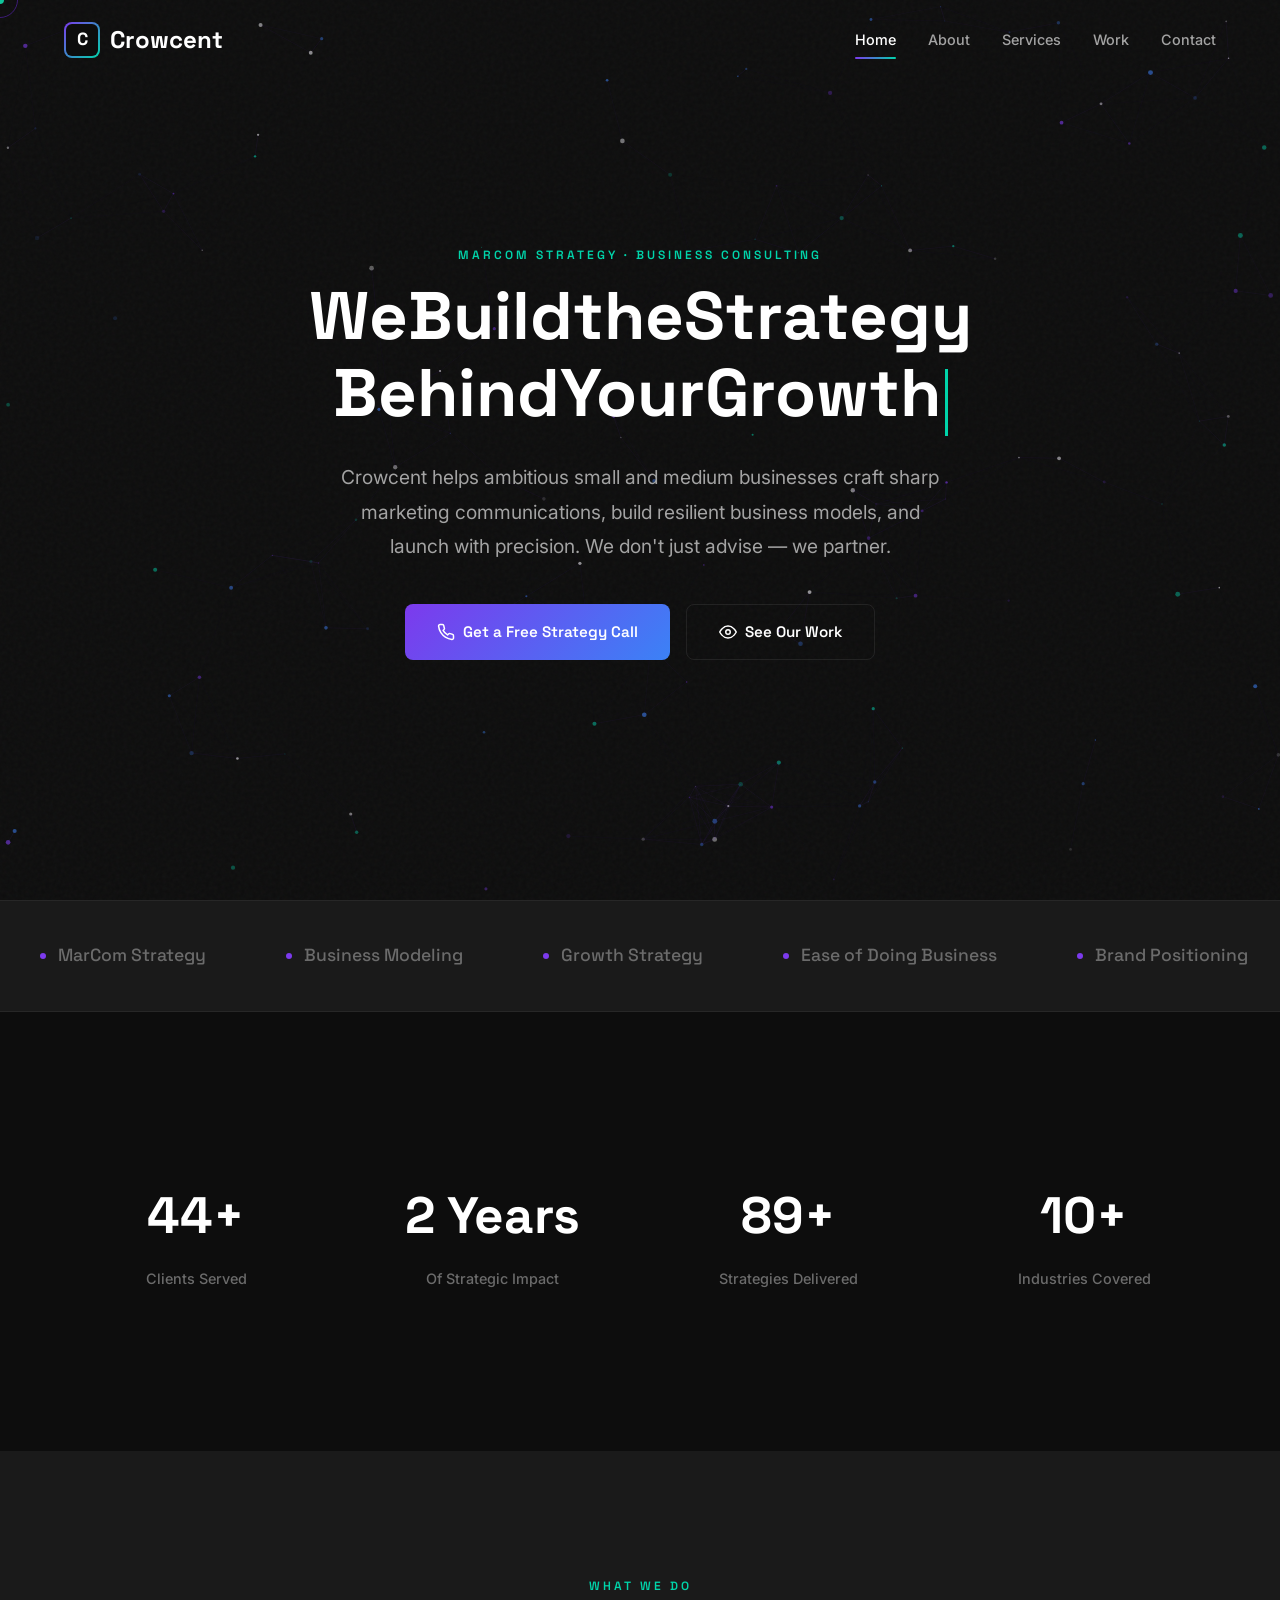
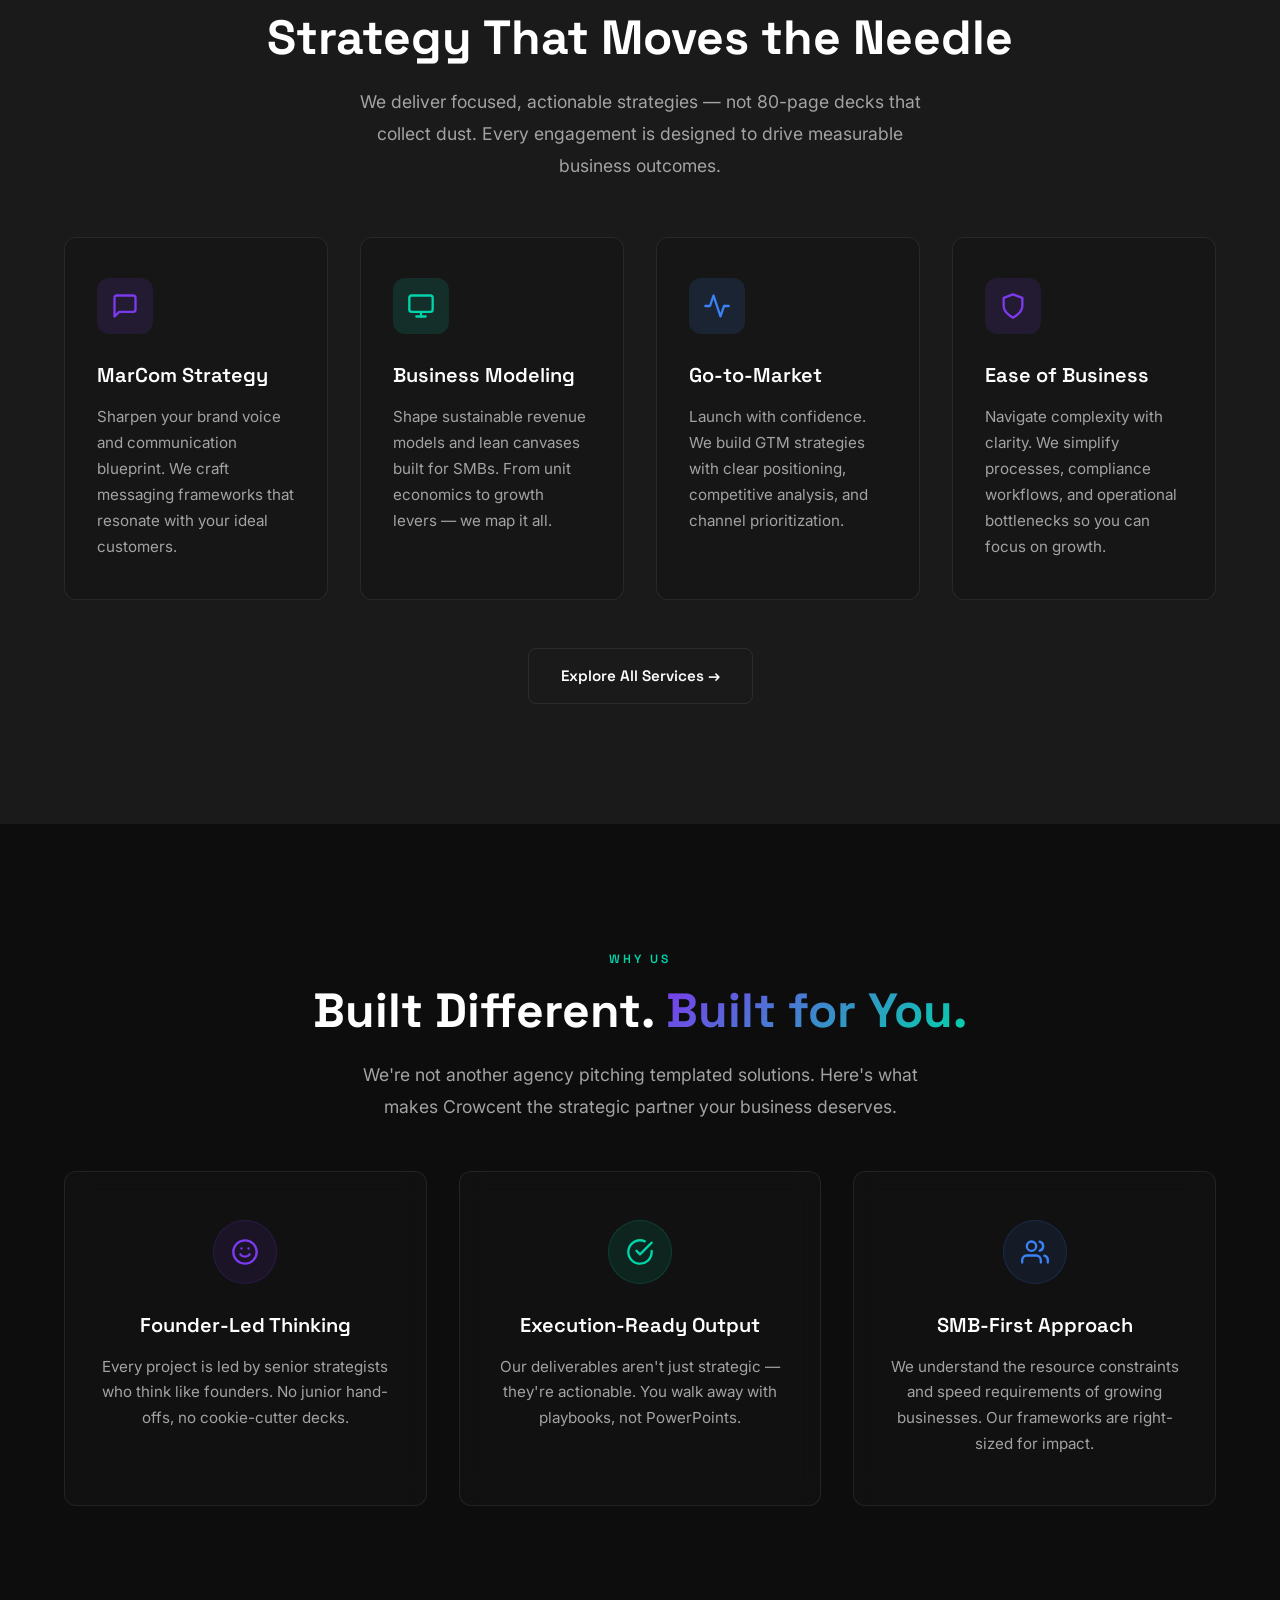
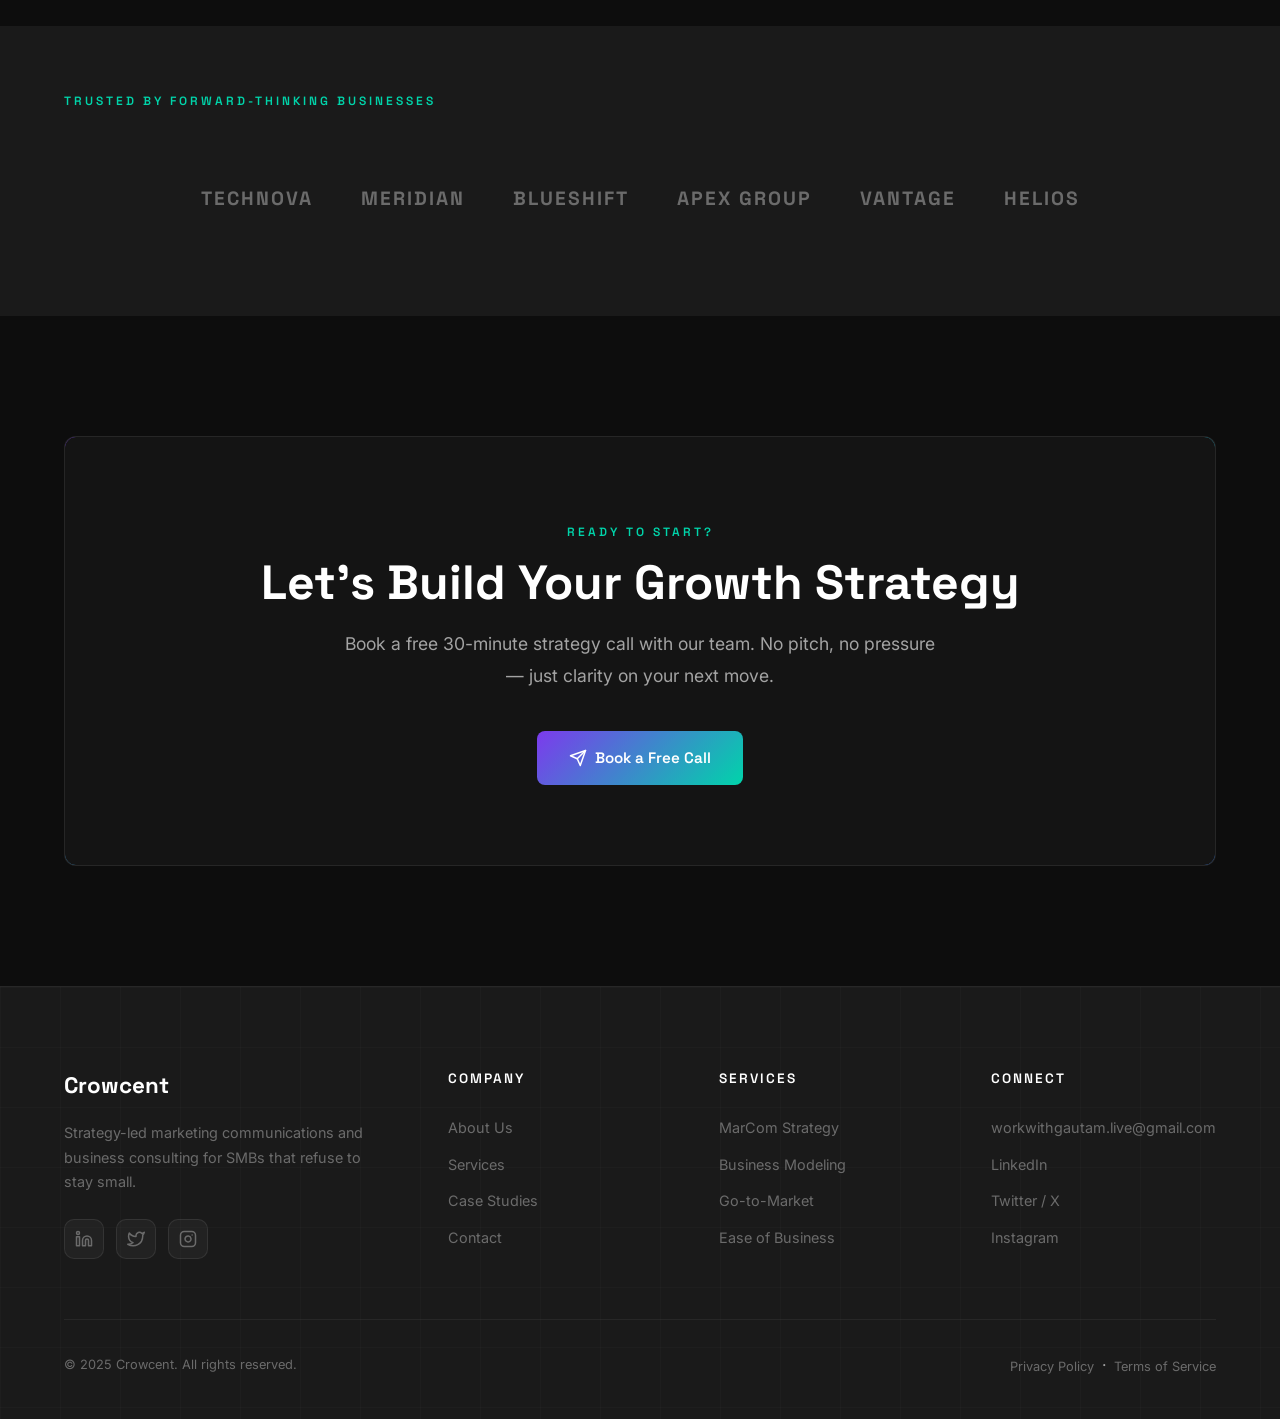
==== index.html @ 8033b2ef "Crowcent website - complete build" ====
<!DOCTYPE html>
<html lang="en">

<head>
  <meta charset="UTF-8">
  <meta name="viewport" content="width=device-width, initial-scale=1.0">
  <title>Crowcent — MarCom Strategy &amp; Business Consulting</title>
  <meta name="description"
    content="Crowcent is a MarCom strategy and business consulting firm helping SMBs with marketing communications, business model development, go-to-market strategies, and ease of doing business solutions.">
  <link rel="stylesheet" href="css/style.css">
  <link rel="stylesheet" href="css/animations.css">
  <link rel="icon"
    href="data:image/svg+xml,<svg xmlns='http://www.w3.org/2000/svg' viewBox='0 0 100 100'><text y='.9em' font-size='90'>◆</text></svg>">
</head>

<body>

  <!-- Page Loader -->
  <div class="page-loader">
    <div class="loader-logo">Crowcent</div>
  </div>

  <!-- Scroll Progress -->
  <div class="scroll-progress"></div>

  <!-- Custom Cursor -->
  <div class="cursor-dot"></div>
  <div class="cursor-ring"></div>

  <!-- Navbar -->
  <nav class="navbar">
    <div class="container">
      <a href="index.html" class="nav-logo">
        <div class="logo-icon"><span>C</span></div>
        Crowcent
      </a>
      <div class="nav-links">
        <a href="index.html" class="active">Home</a>
        <a href="about.html">About</a>
        <a href="services.html">Services</a>
        <a href="work.html">Work</a>
        <a href="contact.html">Contact</a>
      </div>
      <div class="nav-hamburger">
        <span></span><span></span><span></span>
      </div>
    </div>
  </nav>

  <!-- Mobile Nav -->
  <div class="mobile-nav">
    <a href="index.html">Home</a>
    <a href="about.html">About</a>
    <a href="services.html">Services</a>
    <a href="work.html">Work</a>
    <a href="contact.html">Contact</a>
  </div>

  <!-- ============ HERO ============ -->
  <section class="hero" id="hero">
    <canvas id="particles-canvas" class="hero-canvas"></canvas>
    <div class="grain-overlay"></div>
    <div class="hero-content">
      <p class="section-label reveal">MarCom Strategy · Business Consulting</p>
      <h1 class="hero-title" data-animate-words>We Build the Strategy Behind Your Growth</h1>
      <p class="hero-subtitle reveal">Crowcent helps ambitious small and medium businesses craft sharp marketing
        communications, build resilient business models, and launch with precision. We don't just advise — we partner.
      </p>
      <div class="hero-buttons reveal">
        <a href="contact.html" class="btn btn-primary">
          <svg width="18" height="18" viewBox="0 0 24 24" fill="none" stroke="currentColor" stroke-width="2"
            stroke-linecap="round" stroke-linejoin="round">
            <path
              d="M22 16.92v3a2 2 0 0 1-2.18 2 19.79 19.79 0 0 1-8.63-3.07 19.5 19.5 0 0 1-6-6 19.79 19.79 0 0 1-3.07-8.67A2 2 0 0 1 4.11 2h3a2 2 0 0 1 2 1.72c.127.96.361 1.903.7 2.81a2 2 0 0 1-.45 2.11L8.09 9.91a16 16 0 0 0 6 6l1.27-1.27a2 2 0 0 1 2.11-.45c.907.339 1.85.573 2.81.7A2 2 0 0 1 22 16.92z" />
          </svg>
          Get a Free Strategy Call
        </a>
        <a href="work.html" class="btn btn-outline">
          <svg width="18" height="18" viewBox="0 0 24 24" fill="none" stroke="currentColor" stroke-width="2"
            stroke-linecap="round" stroke-linejoin="round">
            <path d="M1 12s4-8 11-8 11 8 11 8-4 8-11 8-11-8-11-8z" />
            <circle cx="12" cy="12" r="3" />
          </svg>
          See Our Work
        </a>
      </div>
    </div>
  </section>

  <!-- ============ MARQUEE ============ -->
  <section class="marquee-section">
    <div class="marquee-track">
      <div class="marquee-item"><span class="dot"></span>MarCom Strategy</div>
      <div class="marquee-item"><span class="dot"></span>Business Modeling</div>
      <div class="marquee-item"><span class="dot"></span>Growth Strategy</div>
      <div class="marquee-item"><span class="dot"></span>Ease of Doing Business</div>
      <div class="marquee-item"><span class="dot"></span>Brand Positioning</div>
      <div class="marquee-item"><span class="dot"></span>Market Entry</div>
      <div class="marquee-item"><span class="dot"></span>Revenue Design</div>
      <div class="marquee-item"><span class="dot"></span>Compliance Advisory</div>
      <!-- Duplicate for seamless loop -->
      <div class="marquee-item"><span class="dot"></span>MarCom Strategy</div>
      <div class="marquee-item"><span class="dot"></span>Business Modeling</div>
      <div class="marquee-item"><span class="dot"></span>Growth Strategy</div>
      <div class="marquee-item"><span class="dot"></span>Ease of Doing Business</div>
      <div class="marquee-item"><span class="dot"></span>Brand Positioning</div>
      <div class="marquee-item"><span class="dot"></span>Market Entry</div>
      <div class="marquee-item"><span class="dot"></span>Revenue Design</div>
      <div class="marquee-item"><span class="dot"></span>Compliance Advisory</div>
    </div>
  </section>

  <!-- ============ STATS ============ -->
  <section class="section" id="stats">
    <div class="container">
      <div class="stats-grid">
        <div class="stat-item reveal">
          <div class="stat-number"><span class="counter" data-target="50" data-suffix="+">0</span></div>
          <div class="stat-label">Clients Served</div>
        </div>
        <div class="stat-item reveal">
          <div class="stat-number"><span class="counter" data-target="3" data-suffix=" Years">0</span></div>
          <div class="stat-label">Of Strategic Impact</div>
        </div>
        <div class="stat-item reveal">
          <div class="stat-number"><span class="counter" data-target="100" data-suffix="+">0</span></div>
          <div class="stat-label">Strategies Delivered</div>
        </div>
        <div class="stat-item reveal">
          <div class="stat-number"><span class="counter" data-target="12" data-suffix="+">0</span></div>
          <div class="stat-label">Industries Covered</div>
        </div>
      </div>
    </div>
  </section>

  <!-- ============ SERVICES PREVIEW ============ -->
  <section class="section" id="services-preview" style="background: var(--bg-secondary);">
    <div class="container">
      <div class="text-center reveal">
        <p class="section-label">What We Do</p>
        <h2 class="section-title">Strategy That Moves the Needle</h2>
        <p class="section-subtitle mx-auto">We deliver focused, actionable strategies — not 80-page decks that collect
          dust. Every engagement is designed to drive measurable business outcomes.</p>
      </div>
      <div class="grid-4 stagger-children" style="margin-top: 56px;">
        <div class="glass-card reveal">
          <div class="card-icon purple">
            <svg width="28" height="28" viewBox="0 0 24 24" fill="none" stroke="currentColor" stroke-width="2"
              stroke-linecap="round" stroke-linejoin="round">
              <path d="M21 15a2 2 0 0 1-2 2H7l-4 4V5a2 2 0 0 1 2-2h14a2 2 0 0 1 2 2z" />
            </svg>
          </div>
          <h3 class="card-title">MarCom Strategy</h3>
          <p class="card-text">Sharpen your brand voice and communication blueprint. We craft messaging frameworks that
            resonate with your ideal customers.</p>
        </div>
        <div class="glass-card reveal">
          <div class="card-icon teal">
            <svg width="28" height="28" viewBox="0 0 24 24" fill="none" stroke="currentColor" stroke-width="2"
              stroke-linecap="round" stroke-linejoin="round">
              <rect x="2" y="3" width="20" height="14" rx="2" ry="2" />
              <line x1="8" y1="21" x2="16" y2="21" />
              <line x1="12" y1="17" x2="12" y2="21" />
            </svg>
          </div>
          <h3 class="card-title">Business Modeling</h3>
          <p class="card-text">Shape sustainable revenue models and lean canvases built for SMBs. From unit economics to
            growth levers — we map it all.</p>
        </div>
        <div class="glass-card reveal">
          <div class="card-icon blue">
            <svg width="28" height="28" viewBox="0 0 24 24" fill="none" stroke="currentColor" stroke-width="2"
              stroke-linecap="round" stroke-linejoin="round">
              <polyline points="22 12 18 12 15 21 9 3 6 12 2 12" />
            </svg>
          </div>
          <h3 class="card-title">Go-to-Market</h3>
          <p class="card-text">Launch with confidence. We build GTM strategies with clear positioning, competitive
            analysis, and channel prioritization.</p>
        </div>
        <div class="glass-card reveal">
          <div class="card-icon purple">
            <svg width="28" height="28" viewBox="0 0 24 24" fill="none" stroke="currentColor" stroke-width="2"
              stroke-linecap="round" stroke-linejoin="round">
              <path d="M12 22s8-4 8-10V5l-8-3-8 3v7c0 6 8 10 8 10z" />
            </svg>
          </div>
          <h3 class="card-title">Ease of Business</h3>
          <p class="card-text">Navigate complexity with clarity. We simplify processes, compliance workflows, and
            operational bottlenecks so you can focus on growth.</p>
        </div>
      </div>
      <div class="text-center" style="margin-top: 48px;">
        <a href="services.html" class="btn btn-outline reveal">Explore All Services →</a>
      </div>
    </div>
  </section>

  <!-- ============ WHY CROWCENT ============ -->
  <section class="section" id="why-crowcent">
    <div class="container">
      <div class="text-center reveal">
        <p class="section-label">Why Us</p>
        <h2 class="section-title">Built Different. <span class="text-gradient">Built for You.</span></h2>
        <p class="section-subtitle mx-auto">We're not another agency pitching templated solutions. Here's what makes
          Crowcent the strategic partner your business deserves.</p>
      </div>
      <div class="why-grid stagger-children">
        <div class="glass-card why-card reveal">
          <div class="why-icon">
            <svg width="28" height="28" viewBox="0 0 24 24" fill="none" stroke="currentColor" stroke-width="2"
              stroke-linecap="round" stroke-linejoin="round">
              <circle cx="12" cy="12" r="10" />
              <path d="M8 14s1.5 2 4 2 4-2 4-2" />
              <line x1="9" y1="9" x2="9.01" y2="9" />
              <line x1="15" y1="9" x2="15.01" y2="9" />
            </svg>
          </div>
          <h3 class="card-title">Founder-Led Thinking</h3>
          <p class="card-text">Every project is led by senior strategists who think like founders. No junior hand-offs,
            no cookie-cutter decks.</p>
        </div>
        <div class="glass-card why-card reveal">
          <div class="why-icon"
            style="background: rgba(0,212,170,0.1); color: var(--accent-teal); border-color: rgba(0,212,170,0.15);">
            <svg width="28" height="28" viewBox="0 0 24 24" fill="none" stroke="currentColor" stroke-width="2"
              stroke-linecap="round" stroke-linejoin="round">
              <path d="M22 11.08V12a10 10 0 1 1-5.93-9.14" />
              <polyline points="22 4 12 14.01 9 11.01" />
            </svg>
          </div>
          <h3 class="card-title">Execution-Ready Output</h3>
          <p class="card-text">Our deliverables aren't just strategic — they're actionable. You walk away with
            playbooks, not PowerPoints.</p>
        </div>
        <div class="glass-card why-card reveal">
          <div class="why-icon"
            style="background: rgba(59,130,246,0.1); color: var(--accent-blue); border-color: rgba(59,130,246,0.15);">
            <svg width="28" height="28" viewBox="0 0 24 24" fill="none" stroke="currentColor" stroke-width="2"
              stroke-linecap="round" stroke-linejoin="round">
              <path d="M17 21v-2a4 4 0 0 0-4-4H5a4 4 0 0 0-4 4v2" />
              <circle cx="9" cy="7" r="4" />
              <path d="M23 21v-2a4 4 0 0 0-3-3.87" />
              <path d="M16 3.13a4 4 0 0 1 0 7.75" />
            </svg>
          </div>
          <h3 class="card-title">SMB-First Approach</h3>
          <p class="card-text">We understand the resource constraints and speed requirements of growing businesses. Our
            frameworks are right-sized for impact.</p>
        </div>
      </div>
    </div>
  </section>

  <!-- ============ CLIENT LOGOS ============ -->
  <section class="section" style="padding: 60px 0; background: var(--bg-secondary);">
    <div class="container">
      <p class="text-center section-label reveal" style="margin-bottom: 32px;">Trusted By Forward-Thinking Businesses
      </p>
      <div class="client-logos reveal">
        <span class="client-logo">TechNova</span>
        <span class="client-logo">Meridian</span>
        <span class="client-logo">Blueshift</span>
        <span class="client-logo">Apex Group</span>
        <span class="client-logo">Vantage</span>
        <span class="client-logo">Helios</span>
      </div>
    </div>
  </section>

  <!-- ============ CTA BANNER ============ -->
  <section class="section">
    <div class="container">
      <div class="cta-banner reveal-scale">
        <p class="section-label">Ready to Start?</p>
        <h2 class="section-title">Let's Build Your Growth Strategy</h2>
        <p class="section-subtitle mx-auto">Book a free 30-minute strategy call with our team. No pitch, no pressure —
          just clarity on your next move.</p>
        <a href="contact.html" class="btn btn-glow" style="margin-top: 8px;">
          <svg width="18" height="18" viewBox="0 0 24 24" fill="none" stroke="currentColor" stroke-width="2"
            stroke-linecap="round" stroke-linejoin="round">
            <line x1="22" y1="2" x2="11" y2="13" />
            <polygon points="22 2 15 22 11 13 2 9 22 2" />
          </svg>
          Book a Free Call
        </a>
      </div>
    </div>
  </section>

  <!-- ============ FOOTER ============ -->
  <footer class="footer">
    <div class="container">
      <div class="footer-grid">
        <div class="footer-brand">
          <span class="footer-logo">Crowcent</span>
          <p>Strategy-led marketing communications and business consulting for SMBs that refuse to stay small.</p>
          <div class="footer-social">
            <a href="#" aria-label="LinkedIn">
              <svg width="18" height="18" viewBox="0 0 24 24" fill="none" stroke="currentColor" stroke-width="2"
                stroke-linecap="round" stroke-linejoin="round">
                <path d="M16 8a6 6 0 0 1 6 6v7h-4v-7a2 2 0 0 0-2-2 2 2 0 0 0-2 2v7h-4v-7a6 6 0 0 1 6-6z" />
                <rect x="2" y="9" width="4" height="12" />
                <circle cx="4" cy="4" r="2" />
              </svg>
            </a>
            <a href="#" aria-label="Twitter">
              <svg width="18" height="18" viewBox="0 0 24 24" fill="none" stroke="currentColor" stroke-width="2"
                stroke-linecap="round" stroke-linejoin="round">
                <path
                  d="M23 3a10.9 10.9 0 0 1-3.14 1.53 4.48 4.48 0 0 0-7.86 3v1A10.66 10.66 0 0 1 3 4s-4 9 5 13a11.64 11.64 0 0 1-7 2c9 5 20 0 20-11.5a4.5 4.5 0 0 0-.08-.83A7.72 7.72 0 0 0 23 3z" />
              </svg>
            </a>
            <a href="#" aria-label="Instagram">
              <svg width="18" height="18" viewBox="0 0 24 24" fill="none" stroke="currentColor" stroke-width="2"
                stroke-linecap="round" stroke-linejoin="round">
                <rect x="2" y="2" width="20" height="20" rx="5" ry="5" />
                <path d="M16 11.37A4 4 0 1 1 12.63 8 4 4 0 0 1 16 11.37z" />
                <line x1="17.5" y1="6.5" x2="17.51" y2="6.5" />
              </svg>
            </a>
          </div>
        </div>
        <div class="footer-column">
          <h4>Company</h4>
          <a href="about.html">About Us</a>
          <a href="services.html">Services</a>
          <a href="work.html">Case Studies</a>
          <a href="contact.html">Contact</a>
        </div>
        <div class="footer-column">
          <h4>Services</h4>
          <a href="services.html">MarCom Strategy</a>
          <a href="services.html">Business Modeling</a>
          <a href="services.html">Go-to-Market</a>
          <a href="services.html">Ease of Business</a>
        </div>
        <div class="footer-column">
          <h4>Connect</h4>
          <a href="#">workwithgautam.live@gmail.com</a>
          <a href="#">LinkedIn</a>
          <a href="#">Twitter / X</a>
          <a href="#">Instagram</a>
        </div>
      </div>
      <div class="footer-bottom">
        <p>&copy; 2025 Crowcent. All rights reserved.</p>
        <div>
          <a href="#">Privacy Policy</a> &nbsp;·&nbsp; <a href="#">Terms of Service</a>
        </div>
      </div>
    </div>
  </footer>

  <!-- Back to Top -->
  <button class="back-to-top" aria-label="Back to top">
    <svg width="20" height="20" viewBox="0 0 24 24" fill="none" stroke="currentColor" stroke-width="2.5"
      stroke-linecap="round" stroke-linejoin="round">
      <polyline points="18 15 12 9 6 15" />
    </svg>
  </button>

  <script src="js/animations.js"></script>
  <script src="js/main.js"></script>
</body>

</html>
---- css/style.css ----
/* ============================================
   CROWCENT — Design System & Global Styles
   ============================================ */

/* ---------- Google Fonts ---------- */
@import url('https://fonts.googleapis.com/css2?family=Inter:wght@300;400;500;600;700&family=Space+Grotesk:wght@400;500;600;700&display=swap');

/* ---------- CSS Variables ---------- */
:root {
  /* Backgrounds */
  --bg-primary: #0D0D0D;
  --bg-secondary: #1A1A1A;
  --bg-card: #141414;
  --bg-card-glass: rgba(20, 20, 20, 0.6);

  /* Accent colors */
  --accent-purple: #7C3AED;
  --accent-teal: #00D4AA;
  --accent-blue: #3B82F6;

  /* Text */
  --text-white: #FFFFFF;
  --text-body: #A3A3A3;
  --text-muted: #6B6B6B;

  /* Borders */
  --border-subtle: rgba(255, 255, 255, 0.06);
  --border-glass: rgba(255, 255, 255, 0.08);

  /* Radius */
  --radius-card: 12px;
  --radius-btn: 8px;

  /* Fonts */
  --font-heading: 'Space Grotesk', sans-serif;
  --font-body: 'Inter', sans-serif;

  /* Spacing */
  --section-padding: 120px 0;
  --container-width: 1200px;

  /* Transitions */
  --transition-fast: 0.25s ease;
  --transition-base: 0.4s ease;
  --transition-slow: 0.6s ease;
}

/* ---------- Reset ---------- */
*, *::before, *::after {
  margin: 0;
  padding: 0;
  box-sizing: border-box;
}

html {
  scroll-behavior: smooth;
  font-size: 16px;
  scrollbar-width: thin;
  scrollbar-color: var(--accent-purple) var(--bg-secondary);
}

body {
  font-family: var(--font-body);
  background: var(--bg-primary);
  color: var(--text-body);
  line-height: 1.7;
  overflow-x: hidden;
  -webkit-font-smoothing: antialiased;
  -moz-osx-font-smoothing: grayscale;
}

::-webkit-scrollbar { width: 6px; }
::-webkit-scrollbar-track { background: var(--bg-secondary); }
::-webkit-scrollbar-thumb { background: var(--accent-purple); border-radius: 3px; }

a {
  text-decoration: none;
  color: inherit;
  transition: color var(--transition-fast);
}

ul, ol { list-style: none; }

img { max-width: 100%; display: block; }

button, input, textarea, select {
  font-family: var(--font-body);
  outline: none;
  border: none;
  background: none;
}

/* ---------- Custom Cursor ---------- */
.cursor-dot,
.cursor-ring {
  position: fixed;
  top: 0;
  left: 0;
  border-radius: 50%;
  pointer-events: none;
  z-index: 99999;
  mix-blend-mode: difference;
}
.cursor-dot {
  width: 8px;
  height: 8px;
  background: var(--accent-teal);
  transform: translate(-50%, -50%);
  transition: width 0.2s, height 0.2s, background 0.2s;
}
.cursor-ring {
  width: 36px;
  height: 36px;
  border: 1.5px solid rgba(124, 58, 237, 0.5);
  transform: translate(-50%, -50%);
  transition: width 0.3s ease, height 0.3s ease, border-color 0.3s ease;
}
.cursor-dot.active { width: 14px; height: 14px; background: var(--accent-purple); }
.cursor-ring.active { width: 50px; height: 50px; border-color: var(--accent-teal); }

/* Hide custom cursor on touch devices */
@media (hover: none) {
  .cursor-dot, .cursor-ring { display: none; }
}

/* ---------- Scroll Progress Bar ---------- */
.scroll-progress {
  position: fixed;
  top: 0;
  left: 0;
  height: 3px;
  background: linear-gradient(90deg, var(--accent-purple), var(--accent-teal), var(--accent-blue));
  z-index: 10001;
  width: 0%;
  transition: width 0.05s linear;
}

/* ---------- Page Loader ---------- */
.page-loader {
  position: fixed;
  inset: 0;
  background: var(--bg-primary);
  z-index: 100000;
  display: flex;
  align-items: center;
  justify-content: center;
  transition: opacity 0.6s ease, visibility 0.6s ease;
}
.page-loader.hidden {
  opacity: 0;
  visibility: hidden;
}
.loader-logo {
  font-family: var(--font-heading);
  font-size: 2rem;
  font-weight: 700;
  color: var(--text-white);
  animation: loaderPulse 1.2s ease-in-out infinite;
}
@keyframes loaderPulse {
  0%, 100% { opacity: 0.3; transform: scale(0.95); }
  50% { opacity: 1; transform: scale(1); }
}

/* ---------- Layout Utilities ---------- */
.container {
  width: 100%;
  max-width: var(--container-width);
  margin: 0 auto;
  padding: 0 24px;
}

.section {
  padding: var(--section-padding);
  position: relative;
}

.section-label {
  font-family: var(--font-heading);
  font-size: 0.75rem;
  font-weight: 600;
  letter-spacing: 3px;
  text-transform: uppercase;
  color: var(--accent-teal);
  margin-bottom: 12px;
  display: inline-block;
}

.section-title {
  font-family: var(--font-heading);
  font-size: clamp(2rem, 4vw, 3rem);
  font-weight: 700;
  color: var(--text-white);
  line-height: 1.2;
  margin-bottom: 20px;
}

.section-subtitle {
  font-size: 1.1rem;
  color: var(--text-body);
  max-width: 600px;
  line-height: 1.8;
}

.text-gradient {
  background: linear-gradient(135deg, var(--accent-purple), var(--accent-teal));
  -webkit-background-clip: text;
  -webkit-text-fill-color: transparent;
  background-clip: text;
}

.text-center { text-align: center; }

.mx-auto { margin-left: auto; margin-right: auto; }

/* ---------- Grain Overlay ---------- */
.grain-overlay {
  position: absolute;
  inset: 0;
  pointer-events: none;
  opacity: 0.035;
  background-image: url("data:image/svg+xml,%3Csvg viewBox='0 0 256 256' xmlns='http://www.w3.org/2000/svg'%3E%3Cfilter id='noise'%3E%3CfeTurbulence type='fractalNoise' baseFrequency='0.9' numOctaves='4' stitchTiles='stitch'/%3E%3C/filter%3E%3Crect width='100%25' height='100%25' filter='url(%23noise)'/%3E%3C/svg%3E");
  background-repeat: repeat;
  z-index: 1;
}

/* ============================================
   NAVBAR
   ============================================ */
.navbar {
  position: fixed;
  top: 0;
  left: 0;
  width: 100%;
  padding: 20px 0;
  z-index: 10000;
  transition: background var(--transition-base), padding var(--transition-base), backdrop-filter var(--transition-base);
}
.navbar.scrolled {
  background: rgba(13, 13, 13, 0.9);
  backdrop-filter: blur(20px);
  -webkit-backdrop-filter: blur(20px);
  padding: 12px 0;
  border-bottom: 1px solid var(--border-subtle);
}
.navbar .container {
  display: flex;
  align-items: center;
  justify-content: space-between;
}

/* Logo */
.nav-logo {
  display: flex;
  align-items: center;
  gap: 10px;
  font-family: var(--font-heading);
  font-size: 1.5rem;
  font-weight: 700;
  color: var(--text-white);
  z-index: 101;
}
.nav-logo .logo-icon {
  width: 36px;
  height: 36px;
  background: linear-gradient(135deg, var(--accent-purple), var(--accent-teal));
  border-radius: 8px;
  display: flex;
  align-items: center;
  justify-content: center;
  font-size: 1.1rem;
  font-weight: 700;
  color: var(--text-white);
  position: relative;
  overflow: hidden;
}
.nav-logo .logo-icon::after {
  content: '';
  position: absolute;
  inset: 2px;
  background: var(--bg-primary);
  border-radius: 6px;
  z-index: 0;
}
.nav-logo .logo-icon span {
  position: relative;
  z-index: 1;
}

/* Nav Links */
.nav-links {
  display: flex;
  align-items: center;
  gap: 32px;
}
.nav-links a {
  font-size: 0.9rem;
  font-weight: 500;
  color: var(--text-body);
  position: relative;
  padding: 4px 0;
  transition: color var(--transition-fast);
}
.nav-links a::after {
  content: '';
  position: absolute;
  bottom: -2px;
  left: 0;
  width: 0;
  height: 2px;
  background: linear-gradient(90deg, var(--accent-purple), var(--accent-teal));
  border-radius: 2px;
  transition: width var(--transition-base);
}
.nav-links a:hover,
.nav-links a.active {
  color: var(--text-white);
}
.nav-links a:hover::after,
.nav-links a.active::after {
  width: 100%;
}

/* CTA in nav */
.nav-cta {
  padding: 10px 24px;
  background: linear-gradient(135deg, var(--accent-purple), var(--accent-blue));
  color: var(--text-white) !important;
  border-radius: var(--radius-btn);
  font-weight: 600;
  font-size: 0.85rem;
  transition: transform var(--transition-fast), box-shadow var(--transition-fast);
}
.nav-cta:hover {
  transform: translateY(-2px);
  box-shadow: 0 8px 30px rgba(124, 58, 237, 0.35);
}
.nav-cta::after { display: none !important; }

/* Hamburger */
.nav-hamburger {
  display: none;
  flex-direction: column;
  gap: 5px;
  cursor: pointer;
  z-index: 101;
  padding: 4px;
}
.nav-hamburger span {
  width: 24px;
  height: 2px;
  background: var(--text-white);
  border-radius: 2px;
  transition: transform var(--transition-base), opacity var(--transition-fast);
}
.nav-hamburger.active span:nth-child(1) { transform: rotate(45deg) translate(5px, 5px); }
.nav-hamburger.active span:nth-child(2) { opacity: 0; }
.nav-hamburger.active span:nth-child(3) { transform: rotate(-45deg) translate(5px, -5px); }

/* Mobile Nav Drawer */
.mobile-nav {
  position: fixed;
  inset: 0;
  background: rgba(13, 13, 13, 0.97);
  backdrop-filter: blur(30px);
  -webkit-backdrop-filter: blur(30px);
  z-index: 100;
  display: flex;
  flex-direction: column;
  align-items: center;
  justify-content: center;
  gap: 28px;
  transform: translateX(100%);
  transition: transform var(--transition-base);
}
.mobile-nav.open { transform: translateX(0); }
.mobile-nav a {
  font-family: var(--font-heading);
  font-size: 1.8rem;
  font-weight: 600;
  color: var(--text-body);
  transition: color var(--transition-fast);
}
.mobile-nav a:hover { color: var(--text-white); }

/* ============================================
   BUTTONS
   ============================================ */
.btn {
  display: inline-flex;
  align-items: center;
  gap: 8px;
  padding: 14px 32px;
  border-radius: var(--radius-btn);
  font-family: var(--font-heading);
  font-size: 0.95rem;
  font-weight: 600;
  cursor: pointer;
  transition: transform var(--transition-fast), box-shadow var(--transition-fast), background var(--transition-fast);
  position: relative;
  overflow: hidden;
}
.btn::before {
  content: '';
  position: absolute;
  inset: 0;
  background: radial-gradient(circle at var(--ripple-x, 50%) var(--ripple-y, 50%), rgba(255,255,255,0.2), transparent 60%);
  opacity: 0;
  transition: opacity 0.5s;
}
.btn:active::before { opacity: 1; transition: opacity 0s; }

.btn-primary {
  background: linear-gradient(135deg, var(--accent-purple), var(--accent-blue));
  color: var(--text-white);
}
.btn-primary:hover {
  transform: translateY(-3px);
  box-shadow: 0 12px 40px rgba(124, 58, 237, 0.4);
}

.btn-outline {
  border: 1px solid var(--border-glass);
  color: var(--text-white);
  background: transparent;
}
.btn-outline:hover {
  border-color: var(--accent-teal);
  background: rgba(0, 212, 170, 0.05);
  transform: translateY(-3px);
  box-shadow: 0 8px 30px rgba(0, 212, 170, 0.15);
}

.btn-glow {
  background: linear-gradient(135deg, var(--accent-purple), var(--accent-teal));
  color: var(--text-white);
}
.btn-glow:hover {
  transform: translateY(-3px);
  box-shadow: 0 0 40px rgba(124, 58, 237, 0.4), 0 0 80px rgba(0, 212, 170, 0.15);
}

/* ============================================
   GLASSMORPHISM CARDS
   ============================================ */
.glass-card {
  background: var(--bg-card-glass);
  border: 1px solid var(--border-glass);
  border-radius: var(--radius-card);
  backdrop-filter: blur(12px);
  -webkit-backdrop-filter: blur(12px);
  padding: 40px 32px;
  transition: transform var(--transition-base), border-color var(--transition-base), box-shadow var(--transition-base);
}
.glass-card:hover {
  transform: translateY(-8px);
  border-color: rgba(124, 58, 237, 0.3);
  box-shadow: 0 20px 60px rgba(0, 0, 0, 0.4), 0 0 40px rgba(124, 58, 237, 0.08);
}

/* Card icon */
.card-icon {
  width: 56px;
  height: 56px;
  border-radius: 12px;
  display: flex;
  align-items: center;
  justify-content: center;
  margin-bottom: 24px;
  font-size: 1.5rem;
  position: relative;
}
.card-icon.purple {
  background: rgba(124, 58, 237, 0.12);
  color: var(--accent-purple);
}
.card-icon.teal {
  background: rgba(0, 212, 170, 0.12);
  color: var(--accent-teal);
}
.card-icon.blue {
  background: rgba(59, 130, 246, 0.12);
  color: var(--accent-blue);
}

.card-title {
  font-family: var(--font-heading);
  font-size: 1.25rem;
  font-weight: 600;
  color: var(--text-white);
  margin-bottom: 12px;
}

.card-text {
  font-size: 0.95rem;
  color: var(--text-body);
  line-height: 1.7;
}

/* ============================================
   HERO SECTIONS
   ============================================ */
.hero {
  position: relative;
  min-height: 100vh;
  display: flex;
  align-items: center;
  justify-content: center;
  overflow: hidden;
}
.hero-canvas {
  position: absolute;
  inset: 0;
  z-index: 0;
}
.hero-content {
  position: relative;
  z-index: 2;
  text-align: center;
  max-width: 850px;
  padding: 0 24px;
}
.hero-title {
  font-family: var(--font-heading);
  font-size: clamp(2.4rem, 5.5vw, 4.2rem);
  font-weight: 700;
  color: var(--text-white);
  line-height: 1.15;
  margin-bottom: 24px;
}
.hero-subtitle {
  font-size: clamp(1rem, 1.6vw, 1.2rem);
  color: var(--text-body);
  max-width: 620px;
  margin: 0 auto 40px;
  line-height: 1.8;
}
.hero-buttons {
  display: flex;
  gap: 16px;
  justify-content: center;
  flex-wrap: wrap;
}

/* Page hero (shorter) */
.page-hero {
  min-height: 50vh;
  padding-top: 120px;
}

/* ============================================
   MARQUEE / TICKER
   ============================================ */
.marquee-section {
  padding: 40px 0;
  border-top: 1px solid var(--border-subtle);
  border-bottom: 1px solid var(--border-subtle);
  overflow: hidden;
  background: var(--bg-secondary);
}
.marquee-track {
  display: flex;
  animation: marqueeScroll 20s linear infinite;
  width: max-content;
}
.marquee-item {
  display: flex;
  align-items: center;
  gap: 12px;
  padding: 0 40px;
  font-family: var(--font-heading);
  font-size: 1.1rem;
  font-weight: 500;
  color: var(--text-muted);
  white-space: nowrap;
}
.marquee-item .dot {
  width: 6px;
  height: 6px;
  border-radius: 50%;
  background: var(--accent-purple);
  flex-shrink: 0;
}
@keyframes marqueeScroll {
  0% { transform: translateX(0); }
  100% { transform: translateX(-50%); }
}

/* ============================================
   STATS
   ============================================ */
.stats-grid {
  display: grid;
  grid-template-columns: repeat(auto-fit, minmax(200px, 1fr));
  gap: 32px;
  text-align: center;
}
.stat-item {
  padding: 40px 20px;
}
.stat-number {
  font-family: var(--font-heading);
  font-size: clamp(2.5rem, 4vw, 3.5rem);
  font-weight: 700;
  color: var(--text-white);
  margin-bottom: 8px;
}
.stat-number .accent { color: var(--accent-purple); }
.stat-label {
  font-size: 0.9rem;
  color: var(--text-muted);
  font-weight: 500;
}

/* ============================================
   GRID LAYOUTS
   ============================================ */
.grid-2 {
  display: grid;
  grid-template-columns: repeat(2, 1fr);
  gap: 32px;
}
.grid-3 {
  display: grid;
  grid-template-columns: repeat(3, 1fr);
  gap: 32px;
}
.grid-4 {
  display: grid;
  grid-template-columns: repeat(4, 1fr);
  gap: 32px;
}

/* ============================================
   WHY CROWCENT SECTION
   ============================================ */
.why-grid {
  display: grid;
  grid-template-columns: repeat(auto-fit, minmax(260px, 1fr));
  gap: 32px;
  margin-top: 48px;
}
.why-card {
  text-align: center;
  padding: 48px 32px;
}
.why-card .why-icon {
  width: 64px;
  height: 64px;
  border-radius: 50%;
  display: flex;
  align-items: center;
  justify-content: center;
  margin: 0 auto 24px;
  font-size: 1.5rem;
  background: rgba(124, 58, 237, 0.1);
  color: var(--accent-purple);
  border: 1px solid rgba(124, 58, 237, 0.15);
}

/* ============================================
   CLIENT LOGOS
   ============================================ */
.client-logos {
  display: flex;
  align-items: center;
  justify-content: center;
  gap: 48px;
  flex-wrap: wrap;
  padding: 40px 0;
  opacity: 0.4;
  filter: grayscale(1);
  transition: opacity var(--transition-base), filter var(--transition-base);
}
.client-logos:hover {
  opacity: 0.6;
  filter: grayscale(0.5);
}
.client-logo {
  font-family: var(--font-heading);
  font-size: 1.2rem;
  font-weight: 700;
  color: var(--text-muted);
  letter-spacing: 2px;
  text-transform: uppercase;
}

/* ============================================
   CTA BANNER
   ============================================ */
.cta-banner {
  position: relative;
  padding: 80px 60px;
  border-radius: var(--radius-card);
  background: var(--bg-card);
  border: 1px solid var(--border-glass);
  text-align: center;
  overflow: hidden;
}
.cta-banner::before {
  content: '';
  position: absolute;
  inset: -1px;
  border-radius: var(--radius-card);
  padding: 1px;
  background: linear-gradient(135deg, var(--accent-purple), var(--accent-teal), var(--accent-blue));
  -webkit-mask: linear-gradient(#fff 0 0) content-box, linear-gradient(#fff 0 0);
  -webkit-mask-composite: xor;
  mask-composite: exclude;
  pointer-events: none;
}
.cta-banner .section-title { margin-bottom: 16px; }
.cta-banner .section-subtitle { margin: 0 auto 32px; }

/* ============================================
   FOOTER
   ============================================ */
.footer {
  background: var(--bg-secondary);
  border-top: 1px solid var(--border-subtle);
  padding: 80px 0 40px;
  position: relative;
}
.footer-grid {
  display: grid;
  grid-template-columns: 1.5fr 1fr 1fr 1fr;
  gap: 48px;
  margin-bottom: 60px;
}
.footer-brand .footer-logo {
  font-family: var(--font-heading);
  font-size: 1.4rem;
  font-weight: 700;
  color: var(--text-white);
  margin-bottom: 16px;
  display: block;
}
.footer-brand p {
  font-size: 0.9rem;
  color: var(--text-muted);
  line-height: 1.7;
  margin-bottom: 24px;
  max-width: 300px;
}
.footer-social {
  display: flex;
  gap: 12px;
}
.footer-social a {
  width: 40px;
  height: 40px;
  border-radius: 10px;
  background: rgba(255, 255, 255, 0.04);
  border: 1px solid var(--border-glass);
  display: flex;
  align-items: center;
  justify-content: center;
  color: var(--text-muted);
  font-size: 1rem;
  transition: background var(--transition-fast), color var(--transition-fast), border-color var(--transition-fast);
}
.footer-social a:hover {
  background: rgba(124, 58, 237, 0.15);
  color: var(--accent-purple);
  border-color: rgba(124, 58, 237, 0.3);
}
.footer-column h4 {
  font-family: var(--font-heading);
  font-size: 0.85rem;
  font-weight: 600;
  color: var(--text-white);
  text-transform: uppercase;
  letter-spacing: 2px;
  margin-bottom: 20px;
}
.footer-column a {
  display: block;
  font-size: 0.9rem;
  color: var(--text-muted);
  padding: 6px 0;
  transition: color var(--transition-fast), padding-left var(--transition-fast);
}
.footer-column a:hover {
  color: var(--text-white);
  padding-left: 6px;
}
.footer-bottom {
  border-top: 1px solid var(--border-subtle);
  padding-top: 32px;
  display: flex;
  align-items: center;
  justify-content: space-between;
  flex-wrap: wrap;
  gap: 16px;
}
.footer-bottom p {
  font-size: 0.8rem;
  color: var(--text-muted);
}
.footer-bottom a {
  font-size: 0.8rem;
  color: var(--text-muted);
  transition: color var(--transition-fast);
}
.footer-bottom a:hover { color: var(--accent-purple); }

/* Footer subtle grid pattern */
.footer::before {
  content: '';
  position: absolute;
  inset: 0;
  background-image: 
    linear-gradient(rgba(255,255,255,0.015) 1px, transparent 1px),
    linear-gradient(90deg, rgba(255,255,255,0.015) 1px, transparent 1px);
  background-size: 60px 60px;
  pointer-events: none;
}

/* ============================================
   BACK TO TOP
   ============================================ */
.back-to-top {
  position: fixed;
  bottom: 32px;
  right: 32px;
  width: 48px;
  height: 48px;
  border-radius: 12px;
  background: var(--bg-card);
  border: 1px solid var(--border-glass);
  color: var(--text-white);
  font-size: 1.2rem;
  display: flex;
  align-items: center;
  justify-content: center;
  cursor: pointer;
  z-index: 9999;
  opacity: 0;
  visibility: hidden;
  transform: translateY(20px);
  transition: opacity var(--transition-base), visibility var(--transition-base), transform var(--transition-base), background var(--transition-fast);
}
.back-to-top.visible {
  opacity: 1;
  visibility: visible;
  transform: translateY(0);
}
.back-to-top:hover {
  background: var(--accent-purple);
  transform: translateY(-4px);
}

/* ============================================
   ABOUT PAGE
   ============================================ */
.about-content {
  display: grid;
  grid-template-columns: 1fr 1fr;
  gap: 64px;
  align-items: center;
}
.about-content .text-block h3 {
  font-family: var(--font-heading);
  font-size: 1.5rem;
  font-weight: 600;
  color: var(--text-white);
  margin-bottom: 16px;
}
.about-content .text-block p {
  margin-bottom: 16px;
  line-height: 1.8;
}

/* Values grid */
.values-grid {
  display: grid;
  grid-template-columns: repeat(auto-fit, minmax(280px, 1fr));
  gap: 24px;
  margin-top: 48px;
}
.value-card {
  padding: 36px 28px;
  text-align: center;
}
.value-card .value-icon {
  font-size: 2rem;
  margin-bottom: 16px;
  display: block;
}

/* Team section */
.team-grid {
  display: grid;
  grid-template-columns: repeat(auto-fit, minmax(260px, 1fr));
  gap: 32px;
  margin-top: 48px;
}
.team-card {
  text-align: center;
  padding: 40px 24px;
}
.team-avatar {
  width: 100px;
  height: 100px;
  border-radius: 50%;
  background: linear-gradient(135deg, var(--accent-purple), var(--accent-teal));
  margin: 0 auto 20px;
  display: flex;
  align-items: center;
  justify-content: center;
  font-family: var(--font-heading);
  font-size: 1.5rem;
  font-weight: 700;
  color: var(--text-white);
}
.team-card h4 {
  font-family: var(--font-heading);
  font-size: 1.1rem;
  font-weight: 600;
  color: var(--text-white);
  margin-bottom: 4px;
}
.team-card .role {
  font-size: 0.85rem;
  color: var(--accent-teal);
  margin-bottom: 12px;
}
.team-card p {
  font-size: 0.9rem;
  color: var(--text-muted);
  line-height: 1.6;
}

/* Timeline */
.timeline {
  position: relative;
  padding: 40px 0;
  max-width: 700px;
  margin: 48px auto 0;
}
.timeline::before {
  content: '';
  position: absolute;
  left: 50%;
  top: 0;
  bottom: 0;
  width: 2px;
  background: linear-gradient(180deg, var(--accent-purple), var(--accent-teal));
  transform: translateX(-50%);
}
.timeline-item {
  position: relative;
  padding: 0 0 60px;
  display: flex;
  align-items: flex-start;
}
.timeline-item:nth-child(odd) {
  flex-direction: row-reverse;
  text-align: right;
}
.timeline-item:nth-child(odd) .timeline-content {
  padding-right: 48px;
  padding-left: 0;
}
.timeline-item:nth-child(even) .timeline-content {
  padding-left: 48px;
}
.timeline-dot {
  position: absolute;
  left: 50%;
  top: 0;
  width: 16px;
  height: 16px;
  border-radius: 50%;
  background: var(--accent-purple);
  border: 3px solid var(--bg-primary);
  transform: translateX(-50%);
  z-index: 1;
}
.timeline-content {
  width: 50%;
}
.timeline-year {
  font-family: var(--font-heading);
  font-size: 0.8rem;
  font-weight: 600;
  color: var(--accent-teal);
  letter-spacing: 2px;
  margin-bottom: 8px;
}
.timeline-content h4 {
  font-family: var(--font-heading);
  font-size: 1.1rem;
  font-weight: 600;
  color: var(--text-white);
  margin-bottom: 8px;
}
.timeline-content p {
  font-size: 0.9rem;
  color: var(--text-muted);
  line-height: 1.6;
}

/* ============================================
   SERVICES PAGE
   ============================================ */
.services-grid {
  display: grid;
  grid-template-columns: repeat(2, 1fr);
  gap: 32px;
  margin-top: 48px;
}
.service-detail-card {
  padding: 48px 36px;
  position: relative;
  overflow: hidden;
}
.service-detail-card::before {
  content: '';
  position: absolute;
  top: 0;
  left: 0;
  width: 100%;
  height: 3px;
  background: linear-gradient(90deg, var(--accent-purple), transparent);
  opacity: 0;
  transition: opacity var(--transition-base);
}
.service-detail-card:hover::before { opacity: 1; }
.service-detail-card .card-icon { margin-bottom: 20px; }
.service-detail-card .card-title { font-size: 1.3rem; margin-bottom: 12px; }
.service-detail-card .card-text { margin-bottom: 20px; }
.service-detail-card ul {
  list-style: none;
  padding: 0;
}
.service-detail-card ul li {
  padding: 6px 0;
  font-size: 0.9rem;
  color: var(--text-body);
  position: relative;
  padding-left: 20px;
}
.service-detail-card ul li::before {
  content: '▸';
  position: absolute;
  left: 0;
  color: var(--accent-teal);
  font-size: 0.8rem;
}
.service-learn-more {
  display: inline-flex;
  align-items: center;
  gap: 8px;
  margin-top: 20px;
  font-size: 0.9rem;
  font-weight: 600;
  color: var(--accent-purple);
  transition: gap var(--transition-fast), color var(--transition-fast);
}
.service-learn-more:hover {
  gap: 14px;
  color: var(--accent-teal);
}

/* Process / How We Work */
.process-steps {
  display: grid;
  grid-template-columns: repeat(4, 1fr);
  gap: 24px;
  margin-top: 48px;
  position: relative;
}
.process-steps::before {
  content: '';
  position: absolute;
  top: 40px;
  left: 12.5%;
  width: 75%;
  height: 2px;
  background: linear-gradient(90deg, var(--accent-purple), var(--accent-teal), var(--accent-blue), var(--accent-purple));
}
.process-step {
  text-align: center;
  position: relative;
  z-index: 1;
}
.step-number {
  width: 48px;
  height: 48px;
  border-radius: 50%;
  background: var(--bg-card);
  border: 2px solid var(--accent-purple);
  display: flex;
  align-items: center;
  justify-content: center;
  margin: 0 auto 20px;
  font-family: var(--font-heading);
  font-size: 1rem;
  font-weight: 700;
  color: var(--accent-purple);
}
.process-step h4 {
  font-family: var(--font-heading);
  font-size: 1rem;
  font-weight: 600;
  color: var(--text-white);
  margin-bottom: 8px;
}
.process-step p {
  font-size: 0.85rem;
  color: var(--text-muted);
  line-height: 1.6;
}

/* ============================================
   WORK / CASE STUDIES PAGE
   ============================================ */
.filter-buttons {
  display: flex;
  gap: 12px;
  flex-wrap: wrap;
  justify-content: center;
  margin-bottom: 48px;
}
.filter-btn {
  padding: 10px 24px;
  border-radius: var(--radius-btn);
  font-family: var(--font-heading);
  font-size: 0.85rem;
  font-weight: 600;
  color: var(--text-muted);
  border: 1px solid var(--border-glass);
  cursor: pointer;
  transition: all var(--transition-fast);
}
.filter-btn.active,
.filter-btn:hover {
  color: var(--text-white);
  border-color: var(--accent-purple);
  background: rgba(124, 58, 237, 0.1);
}

.work-grid {
  display: grid;
  grid-template-columns: repeat(auto-fit, minmax(340px, 1fr));
  gap: 32px;
}
.work-card {
  position: relative;
  border-radius: var(--radius-card);
  overflow: hidden;
  background: var(--bg-card);
  border: 1px solid var(--border-glass);
  transition: transform var(--transition-base), box-shadow var(--transition-base);
}
.work-card:hover {
  transform: translateY(-6px);
  box-shadow: 0 20px 60px rgba(0, 0, 0, 0.4);
}
.work-card-thumb {
  height: 200px;
  background: linear-gradient(135deg, rgba(124,58,237,0.2), rgba(0,212,170,0.1));
  position: relative;
  overflow: hidden;
  display: flex;
  align-items: center;
  justify-content: center;
}
.work-card-thumb .thumb-icon {
  font-size: 3rem;
  opacity: 0.3;
}
.work-card-overlay {
  position: absolute;
  inset: 0;
  background: rgba(13, 13, 13, 0.9);
  display: flex;
  flex-direction: column;
  align-items: center;
  justify-content: center;
  padding: 24px;
  opacity: 0;
  transition: opacity var(--transition-base);
}
.work-card:hover .work-card-overlay { opacity: 1; }
.work-card-overlay p {
  font-size: 0.9rem;
  color: var(--text-body);
  text-align: center;
  line-height: 1.7;
  margin-bottom: 16px;
}
.work-card-body {
  padding: 24px;
}
.work-card-tag {
  display: inline-block;
  padding: 4px 12px;
  border-radius: 20px;
  font-size: 0.75rem;
  font-weight: 600;
  background: rgba(124, 58, 237, 0.12);
  color: var(--accent-purple);
  margin-bottom: 12px;
}
.work-card-body h3 {
  font-family: var(--font-heading);
  font-size: 1.15rem;
  font-weight: 600;
  color: var(--text-white);
  margin-bottom: 8px;
}
.work-card-body .metric {
  font-size: 0.85rem;
  color: var(--accent-teal);
  font-weight: 600;
}

/* ============================================
   CONTACT PAGE
   ============================================ */
.contact-grid {
  display: grid;
  grid-template-columns: 1fr 1.2fr;
  gap: 64px;
  align-items: start;
}
.contact-info h3 {
  font-family: var(--font-heading);
  font-size: 1.6rem;
  font-weight: 700;
  color: var(--text-white);
  margin-bottom: 16px;
}
.contact-info > p {
  color: var(--text-body);
  margin-bottom: 40px;
  line-height: 1.8;
}
.contact-detail {
  display: flex;
  align-items: flex-start;
  gap: 16px;
  margin-bottom: 28px;
}
.contact-detail .detail-icon {
  width: 44px;
  height: 44px;
  border-radius: 10px;
  background: rgba(124, 58, 237, 0.1);
  border: 1px solid rgba(124, 58, 237, 0.15);
  display: flex;
  align-items: center;
  justify-content: center;
  color: var(--accent-purple);
  flex-shrink: 0;
}
.contact-detail h4 {
  font-family: var(--font-heading);
  font-size: 0.9rem;
  font-weight: 600;
  color: var(--text-white);
  margin-bottom: 4px;
}
.contact-detail p {
  font-size: 0.9rem;
  color: var(--text-muted);
}

/* Contact Form */
.contact-form-wrapper {
  background: var(--bg-card-glass);
  border: 1px solid var(--border-glass);
  border-radius: var(--radius-card);
  backdrop-filter: blur(12px);
  -webkit-backdrop-filter: blur(12px);
  padding: 48px 40px;
}
.form-group {
  margin-bottom: 24px;
}
.form-group label {
  display: block;
  font-size: 0.85rem;
  font-weight: 500;
  color: var(--text-body);
  margin-bottom: 8px;
}
.form-group input,
.form-group select,
.form-group textarea {
  width: 100%;
  padding: 14px 18px;
  background: rgba(255, 255, 255, 0.03);
  border: 1px solid var(--border-glass);
  border-radius: var(--radius-btn);
  color: var(--text-white);
  font-size: 0.95rem;
  transition: border-color var(--transition-fast), box-shadow var(--transition-fast);
}
.form-group input::placeholder,
.form-group textarea::placeholder {
  color: var(--text-muted);
}
.form-group input:focus,
.form-group select:focus,
.form-group textarea:focus {
  border-color: var(--accent-purple);
  box-shadow: 0 0 0 3px rgba(124, 58, 237, 0.15);
}
.form-group textarea {
  min-height: 140px;
  resize: vertical;
}
.form-group select {
  appearance: none;
  background-image: url("data:image/svg+xml,%3Csvg width='12' height='8' viewBox='0 0 12 8' fill='none' xmlns='http://www.w3.org/2000/svg'%3E%3Cpath d='M1 1L6 6L11 1' stroke='%236B6B6B' stroke-width='1.5' stroke-linecap='round'/%3E%3C/svg%3E");
  background-repeat: no-repeat;
  background-position: right 18px center;
  cursor: pointer;
}
.form-group select option {
  background: var(--bg-card);
  color: var(--text-white);
}

/* Map placeholder */
.map-placeholder {
  margin-top: 40px;
  height: 200px;
  border-radius: var(--radius-card);
  background: var(--bg-card);
  border: 1px solid var(--border-glass);
  display: flex;
  align-items: center;
  justify-content: center;
  color: var(--text-muted);
  font-size: 0.9rem;
  position: relative;
  overflow: hidden;
}
.map-placeholder::before {
  content: '';
  position: absolute;
  inset: 0;
  background-image: 
    linear-gradient(rgba(255,255,255,0.02) 1px, transparent 1px),
    linear-gradient(90deg, rgba(255,255,255,0.02) 1px, transparent 1px);
  background-size: 30px 30px;
}

/* ============================================
   RESPONSIVE
   ============================================ */
@media (max-width: 1024px) {
  .grid-4 { grid-template-columns: repeat(2, 1fr); }
  .footer-grid { grid-template-columns: 1fr 1fr; gap: 40px; }
  .services-grid { grid-template-columns: 1fr; }
  .process-steps { grid-template-columns: repeat(2, 1fr); }
  .process-steps::before { display: none; }
  .contact-grid { grid-template-columns: 1fr; }
  .about-content { grid-template-columns: 1fr; gap: 40px; }
}

@media (max-width: 768px) {
  :root {
    --section-padding: 80px 0;
  }
  
  .nav-links { display: none; }
  .nav-hamburger { display: flex; }
  
  .hero-title { font-size: clamp(2rem, 7vw, 3rem); }
  
  .grid-2, .grid-3, .grid-4 { grid-template-columns: 1fr; }
  .stats-grid { grid-template-columns: repeat(2, 1fr); }
  
  .footer-grid { grid-template-columns: 1fr; gap: 32px; }
  .footer-bottom { flex-direction: column; text-align: center; }
  
  .cta-banner { padding: 48px 24px; }

  .work-grid { grid-template-columns: 1fr; }
  
  /* Timeline mobile */
  .timeline::before { left: 20px; }
  .timeline-item,
  .timeline-item:nth-child(odd) {
    flex-direction: row;
    text-align: left;
  }
  .timeline-dot { left: 20px; }
  .timeline-content,
  .timeline-item:nth-child(odd) .timeline-content {
    width: 100%;
    padding-left: 52px !important;
    padding-right: 0 !important;
  }

  .process-steps { grid-template-columns: 1fr; gap: 40px; }
  
  .contact-form-wrapper { padding: 32px 24px; }
}

@media (max-width: 480px) {
  .container { padding: 0 16px; }
  .hero-buttons { flex-direction: column; align-items: center; }
  .hero-buttons .btn { width: 100%; justify-content: center; }
  .stats-grid { grid-template-columns: 1fr; }
  .filter-buttons { justify-content: flex-start; }
}

/* ============================================
   PHILOSOPHY BLOCKS (About page)
   ============================================ */
.philosophy-grid {
  display: grid;
  grid-template-columns: repeat(auto-fit, minmax(300px, 1fr));
  gap: 24px;
  margin-top: 48px;
}
.philosophy-card {
  padding: 36px 28px;
  position: relative;
}
.philosophy-card .number {
  font-family: var(--font-heading);
  font-size: 3rem;
  font-weight: 700;
  color: rgba(124, 58, 237, 0.1);
  position: absolute;
  top: 16px;
  right: 24px;
  line-height: 1;
}
---- css/animations.css ----
/* ============================================
   CROWCENT — Animations & Transitions
   ============================================ */

/* ---------- Page Fade In ---------- */
.page-transition {
    opacity: 0;
    animation: pageFadeIn 0.8s ease forwards;
    animation-delay: 0.3s;
}

@keyframes pageFadeIn {
    to {
        opacity: 1;
    }
}

/* ---------- Reveal on Scroll ---------- */
.reveal {
    opacity: 0;
    transform: translateY(40px);
    transition: opacity 0.8s ease, transform 0.8s ease;
}

.reveal.active {
    opacity: 1;
    transform: translateY(0);
}

.reveal-left {
    opacity: 0;
    transform: translateX(-40px);
    transition: opacity 0.8s ease, transform 0.8s ease;
}

.reveal-left.active {
    opacity: 1;
    transform: translateX(0);
}

.reveal-right {
    opacity: 0;
    transform: translateX(40px);
    transition: opacity 0.8s ease, transform 0.8s ease;
}

.reveal-right.active {
    opacity: 1;
    transform: translateX(0);
}

.reveal-scale {
    opacity: 0;
    transform: scale(0.9);
    transition: opacity 0.8s ease, transform 0.8s ease;
}

.reveal-scale.active {
    opacity: 1;
    transform: scale(1);
}

/* Stagger children */
.stagger-children .reveal:nth-child(1) {
    transition-delay: 0s;
}

.stagger-children .reveal:nth-child(2) {
    transition-delay: 0.1s;
}

.stagger-children .reveal:nth-child(3) {
    transition-delay: 0.2s;
}

.stagger-children .reveal:nth-child(4) {
    transition-delay: 0.3s;
}

.stagger-children .reveal:nth-child(5) {
    transition-delay: 0.4s;
}

.stagger-children .reveal:nth-child(6) {
    transition-delay: 0.5s;
}

/* ---------- Typing Cursor ---------- */
.typing-cursor {
    display: inline-block;
    width: 3px;
    height: 1em;
    background: var(--accent-teal);
    margin-left: 4px;
    animation: blink 0.8s ease-in-out infinite;
    vertical-align: text-bottom;
}

@keyframes blink {

    0%,
    50% {
        opacity: 1;
    }

    51%,
    100% {
        opacity: 0;
    }
}

/* ---------- Float Animation ---------- */
.float {
    animation: floatAnim 6s ease-in-out infinite;
}

@keyframes floatAnim {

    0%,
    100% {
        transform: translateY(0);
    }

    50% {
        transform: translateY(-15px);
    }
}

/* ---------- Glow Pulse ---------- */
.glow-pulse {
    animation: glowPulse 3s ease-in-out infinite;
}

@keyframes glowPulse {

    0%,
    100% {
        box-shadow: 0 0 20px rgba(124, 58, 237, 0.15);
    }

    50% {
        box-shadow: 0 0 40px rgba(124, 58, 237, 0.3);
    }
}

/* ---------- Gradient Shift ---------- */
.gradient-shift {
    background-size: 200% 200%;
    animation: gradientShift 5s ease infinite;
}

@keyframes gradientShift {
    0% {
        background-position: 0% 50%;
    }

    50% {
        background-position: 100% 50%;
    }

    100% {
        background-position: 0% 50%;
    }
}

/* ---------- Scale Bounce ---------- */
.scale-in {
    animation: scaleIn 0.6s cubic-bezier(0.175, 0.885, 0.32, 1.275) forwards;
}

@keyframes scaleIn {
    0% {
        transform: scale(0);
        opacity: 0;
    }

    100% {
        transform: scale(1);
        opacity: 1;
    }
}

/* ---------- Slide Up ---------- */
.slide-up {
    animation: slideUp 0.8s ease forwards;
}

@keyframes slideUp {
    0% {
        transform: translateY(60px);
        opacity: 0;
    }

    100% {
        transform: translateY(0);
        opacity: 1;
    }
}

/* ---------- Ripple Effect ---------- */
@keyframes rippleEffect {
    0% {
        transform: scale(0);
        opacity: 0.6;
    }

    100% {
        transform: scale(4);
        opacity: 0;
    }
}

.ripple {
    position: absolute;
    border-radius: 50%;
    background: rgba(255, 255, 255, 0.2);
    pointer-events: none;
    animation: rippleEffect 0.6s ease-out;
}

/* ---------- Particle Canvas ---------- */
#particles-canvas {
    position: absolute;
    inset: 0;
    z-index: 0;
}

/* ---------- Hero word animation ---------- */
.hero-word {
    display: inline-block;
    opacity: 0;
    transform: translateY(20px);
    transition: opacity 0.5s ease, transform 0.5s ease;
}

.hero-word.visible {
    opacity: 1;
    transform: translateY(0);
}

/* ---------- Counter animation placeholder ---------- */
.counter[data-target] {
    transition: color 0.3s;
}

/* ---------- Hover glow cards ---------- */
.glass-card::after {
    content: '';
    position: absolute;
    inset: 0;
    border-radius: var(--radius-card);
    opacity: 0;
    transition: opacity var(--transition-base);
    background: radial-gradient(600px circle at var(--mouse-x, 50%) var(--mouse-y, 50%), rgba(124, 58, 237, 0.06), transparent 40%);
    pointer-events: none;
}

.glass-card:hover::after {
    opacity: 1;
}

/* ---------- Service card top bar ---------- */
.service-detail-card::after {
    content: '';
    position: absolute;
    bottom: 0;
    left: 0;
    width: 0;
    height: 2px;
    background: linear-gradient(90deg, var(--accent-teal), var(--accent-blue));
    transition: width 0.5s ease;
}

.service-detail-card:hover::after {
    width: 100%;
}

/* ---------- Work card hover zoom ---------- */
.work-card-thumb .thumb-bg {
    position: absolute;
    inset: 0;
    transition: transform 0.6s ease;
}

.work-card:hover .work-card-thumb .thumb-bg {
    transform: scale(1.1);
}

/* ---------- Filter button active indicator ---------- */
.filter-btn.active {
    position: relative;
}

.filter-btn.active::after {
    content: '';
    position: absolute;
    bottom: -4px;
    left: 50%;
    transform: translateX(-50%);
    width: 20px;
    height: 3px;
    border-radius: 2px;
    background: var(--accent-purple);
}

/* ---------- Link arrow hover ---------- */
.arrow-link {
    display: inline-flex;
    align-items: center;
    gap: 6px;
    font-weight: 600;
    color: var(--accent-purple);
    transition: gap 0.3s ease, color 0.3s ease;
}

.arrow-link:hover {
    gap: 12px;
    color: var(--accent-teal);
}

/* ---------- Timeline dot pulse ---------- */
.timeline-dot::after {
    content: '';
    position: absolute;
    inset: -6px;
    border-radius: 50%;
    border: 2px solid var(--accent-purple);
    opacity: 0;
    animation: dotPulse 2s ease-in-out infinite;
}

@keyframes dotPulse {

    0%,
    100% {
        opacity: 0;
        transform: scale(1);
    }

    50% {
        opacity: 0.4;
        transform: scale(1.3);
    }
}

/* ---------- Smooth number transition ---------- */
.stat-number {
    transition: transform 0.3s ease;
}

.stat-item:hover .stat-number {
    transform: scale(1.05);
}

/* ---------- Form Field Focus ---------- */
.form-group input:focus,
.form-group select:focus,
.form-group textarea:focus {
    transform: translateY(-1px);
}

/* ---------- Responsive animation adjustments ---------- */
@media (prefers-reduced-motion: reduce) {

    *,
    *::before,
    *::after {
        animation-duration: 0.01ms !important;
        animation-iteration-count: 1 !important;
        transition-duration: 0.01ms !important;
    }

    .reveal,
    .reveal-left,
    .reveal-right,
    .reveal-scale {
        opacity: 1;
        transform: none;
    }
}
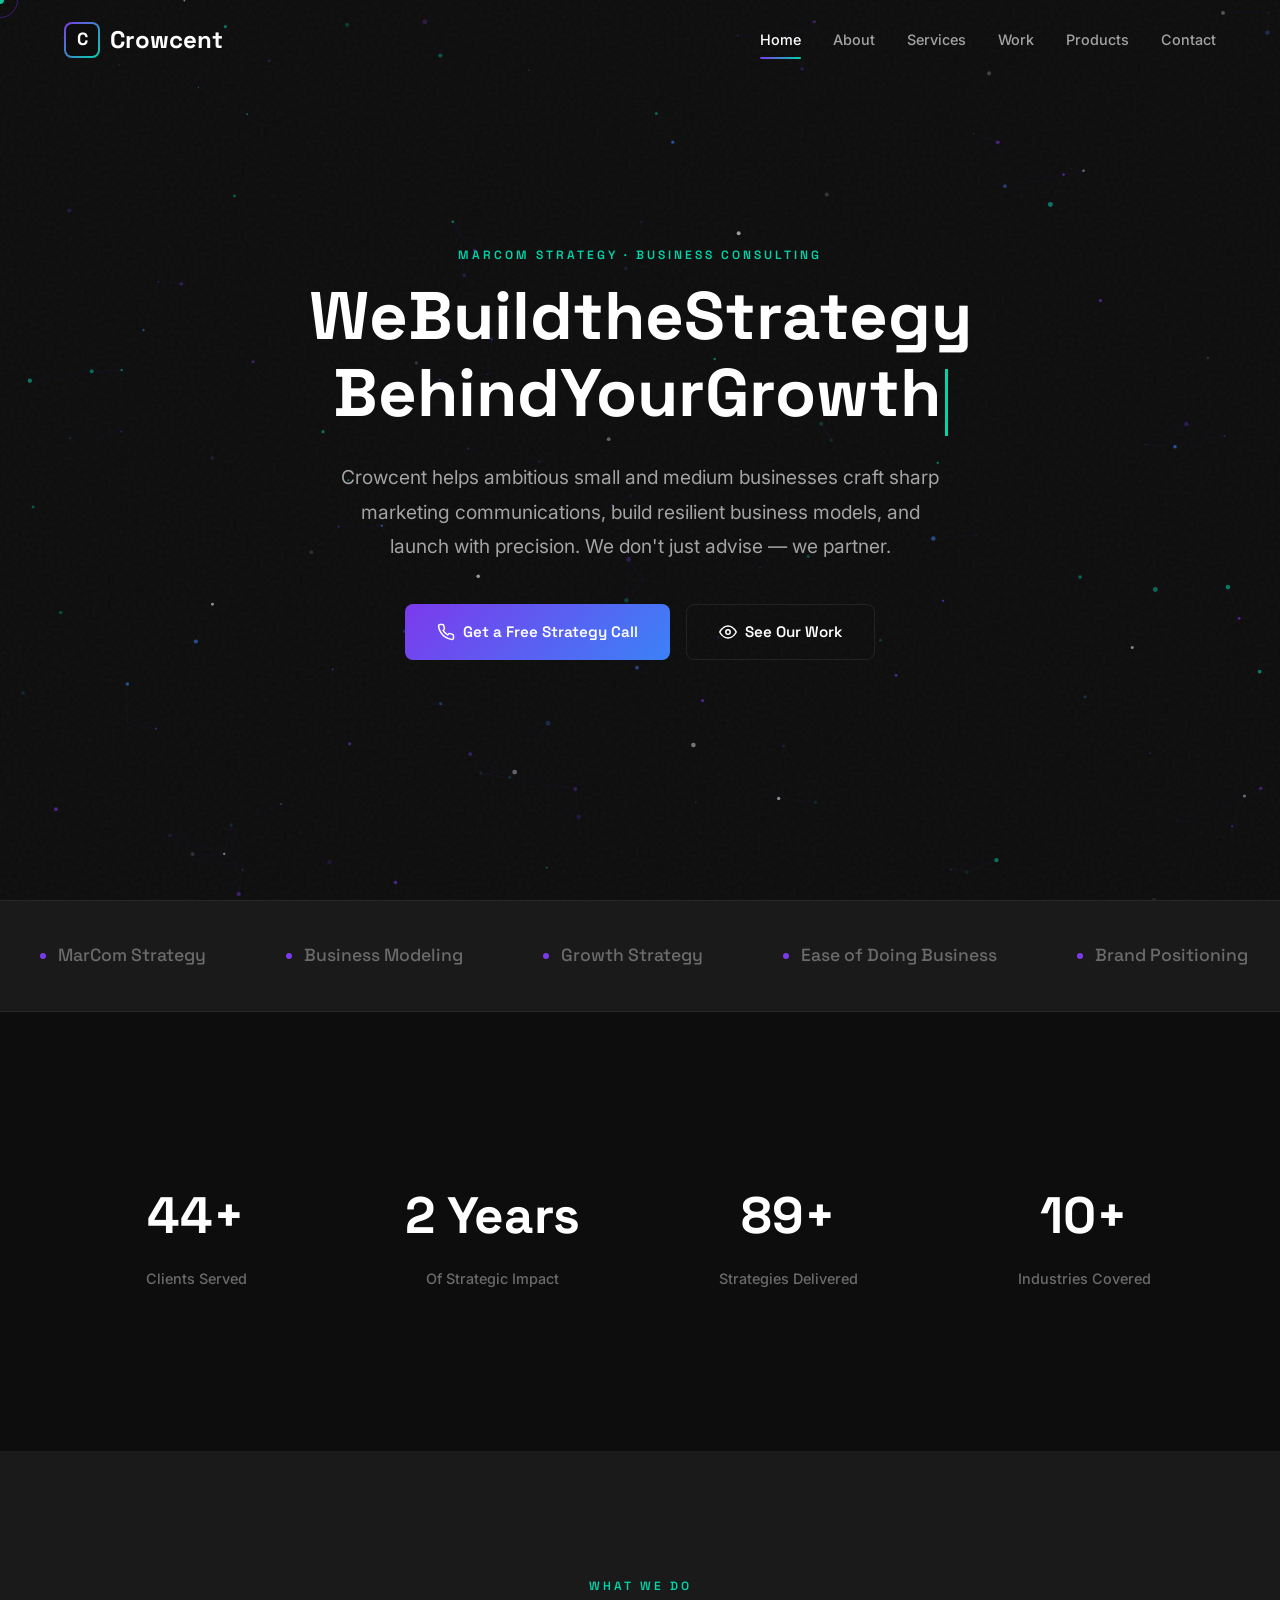
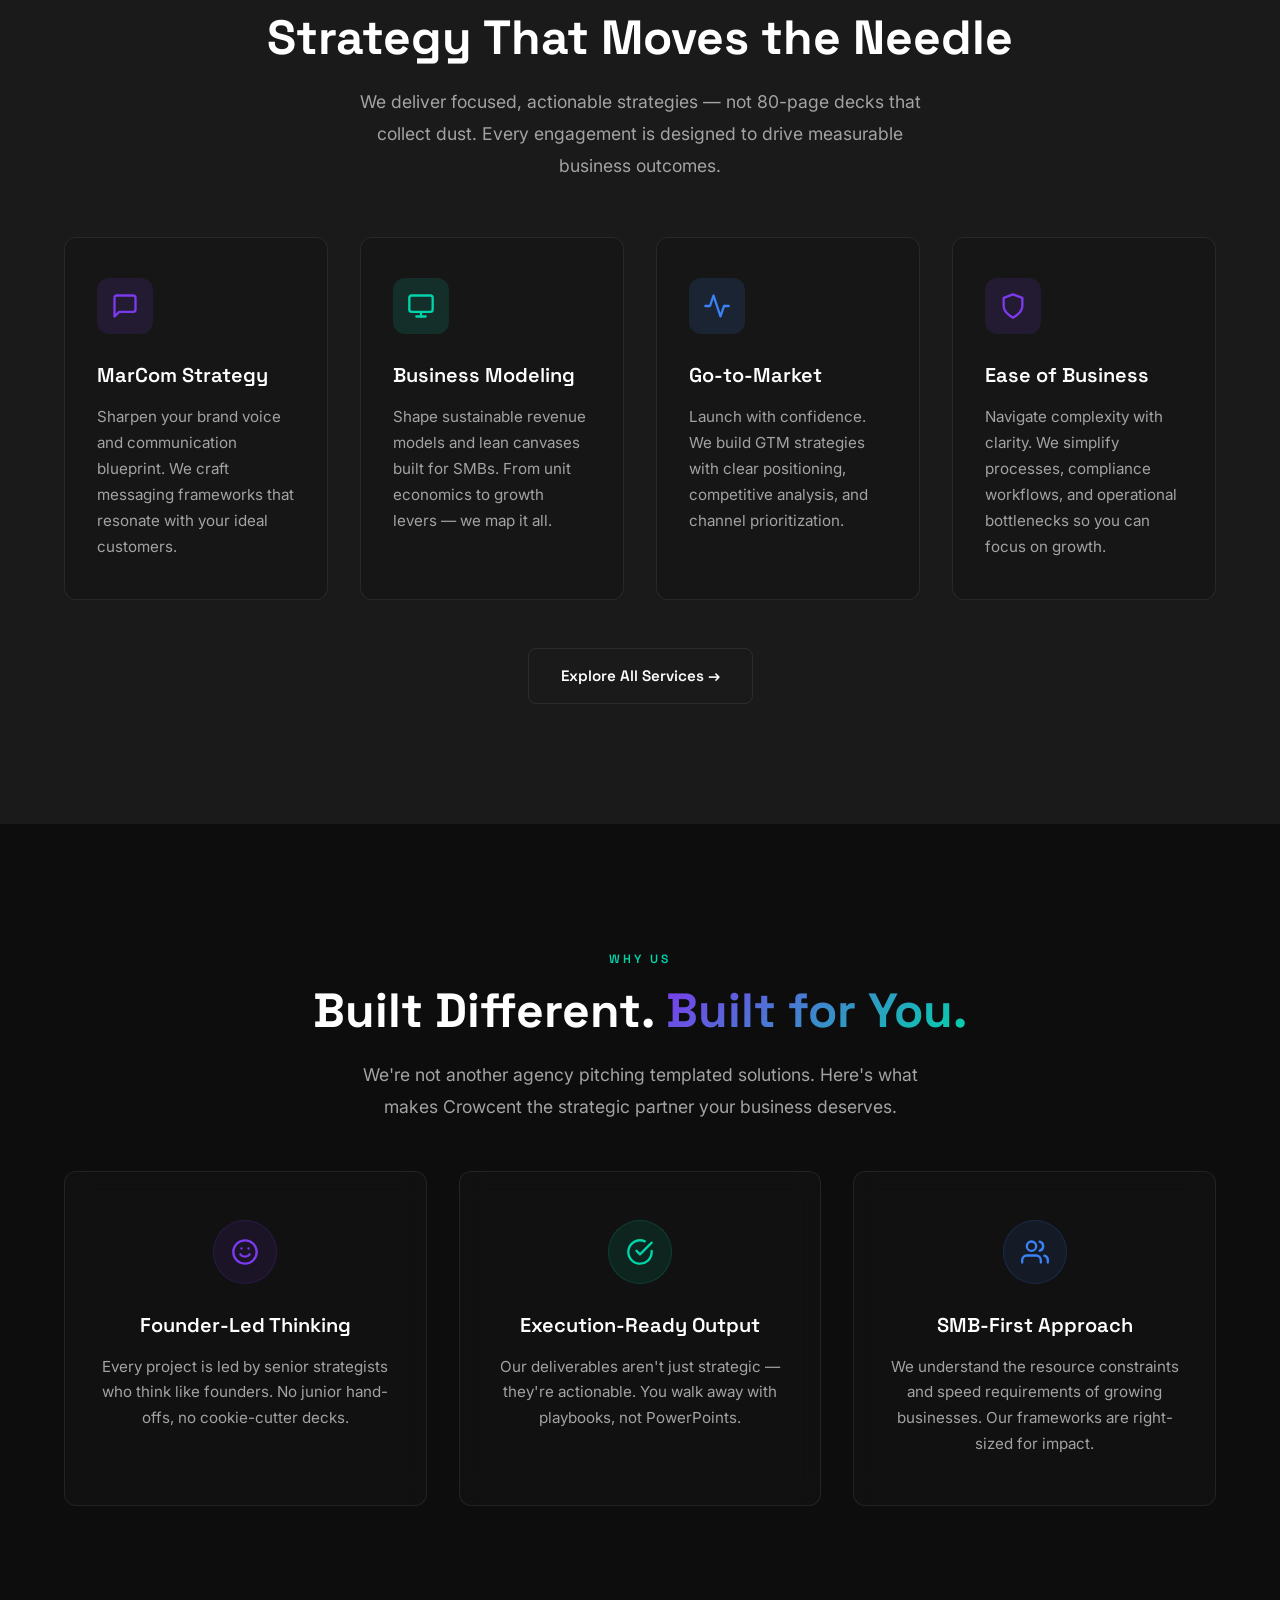
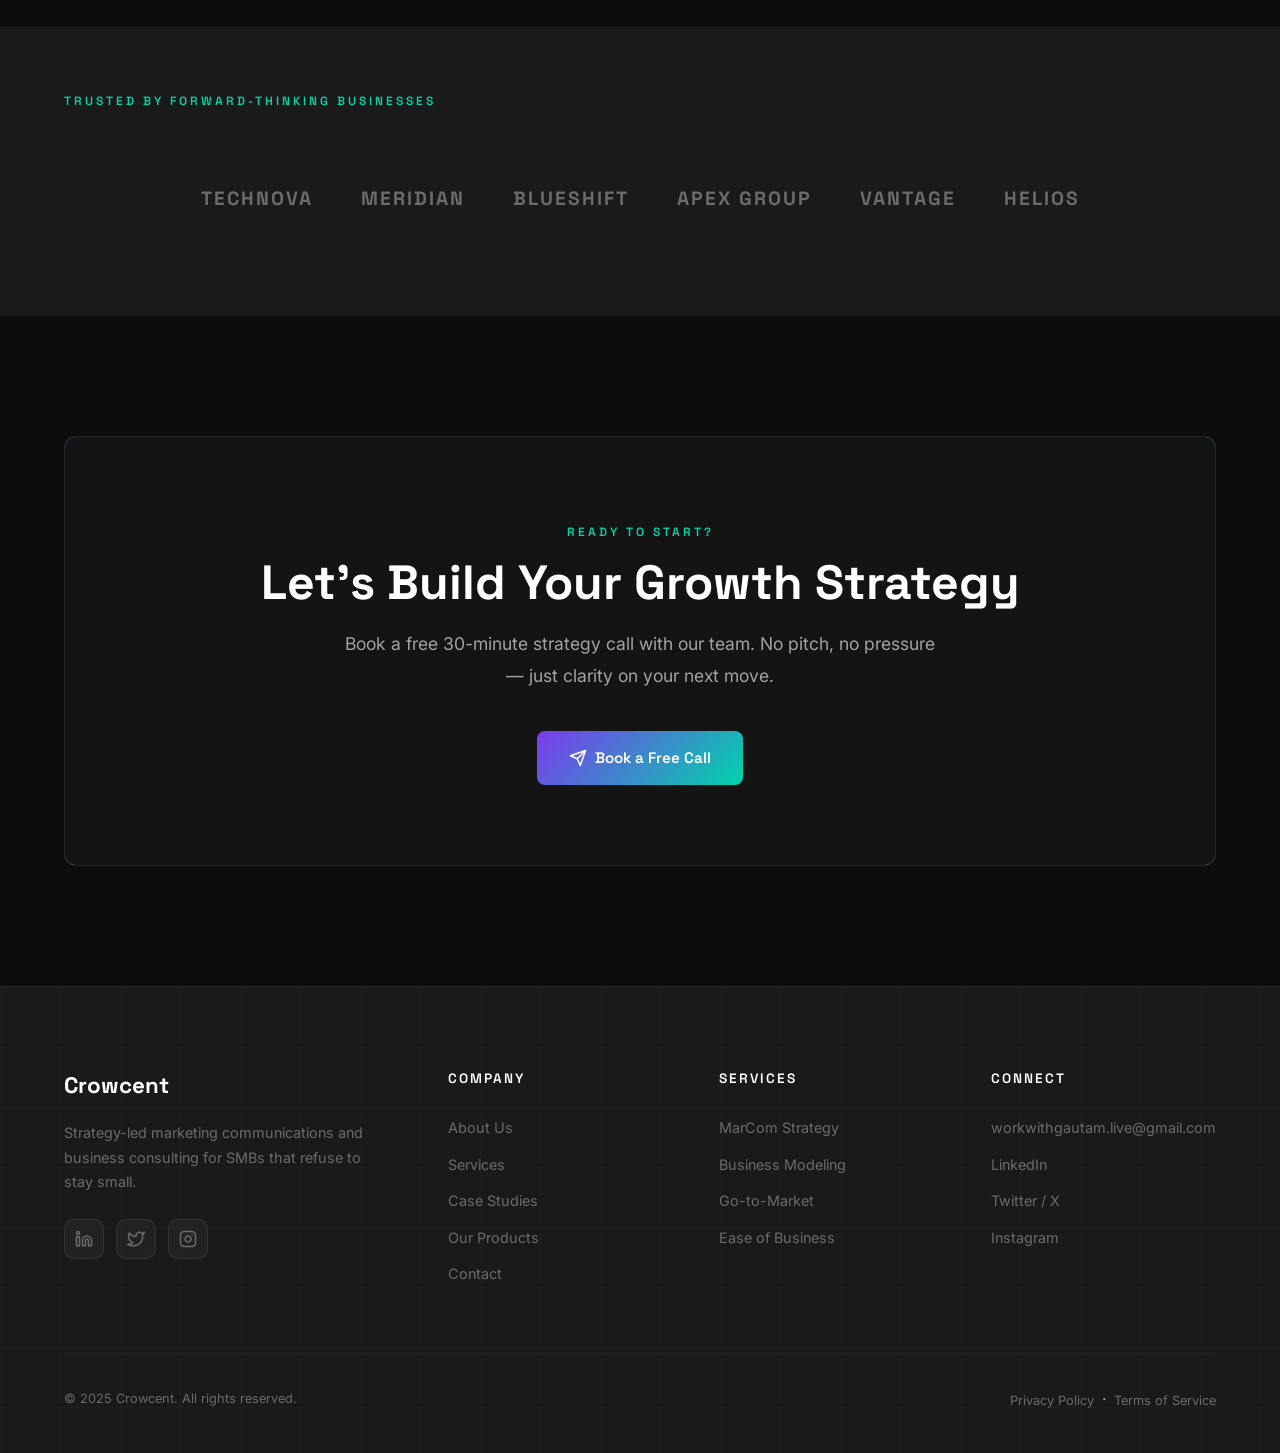
==== commit 3039301b: "Add Our Products page and update navigation" ====
--- a/index.html
+++ b/index.html
@@ -39,6 +39,7 @@
         <a href="about.html">About</a>
         <a href="services.html">Services</a>
         <a href="work.html">Work</a>
+        <a href="products.html">Products</a>
         <a href="contact.html">Contact</a>
       </div>
       <div class="nav-hamburger">
@@ -53,6 +54,7 @@
     <a href="about.html">About</a>
     <a href="services.html">Services</a>
     <a href="work.html">Work</a>
+    <a href="products.html">Products</a>
     <a href="contact.html">Contact</a>
   </div>
 
@@ -327,6 +329,7 @@
           <a href="about.html">About Us</a>
           <a href="services.html">Services</a>
           <a href="work.html">Case Studies</a>
+          <a href="products.html">Our Products</a>
           <a href="contact.html">Contact</a>
         </div>
         <div class="footer-column">
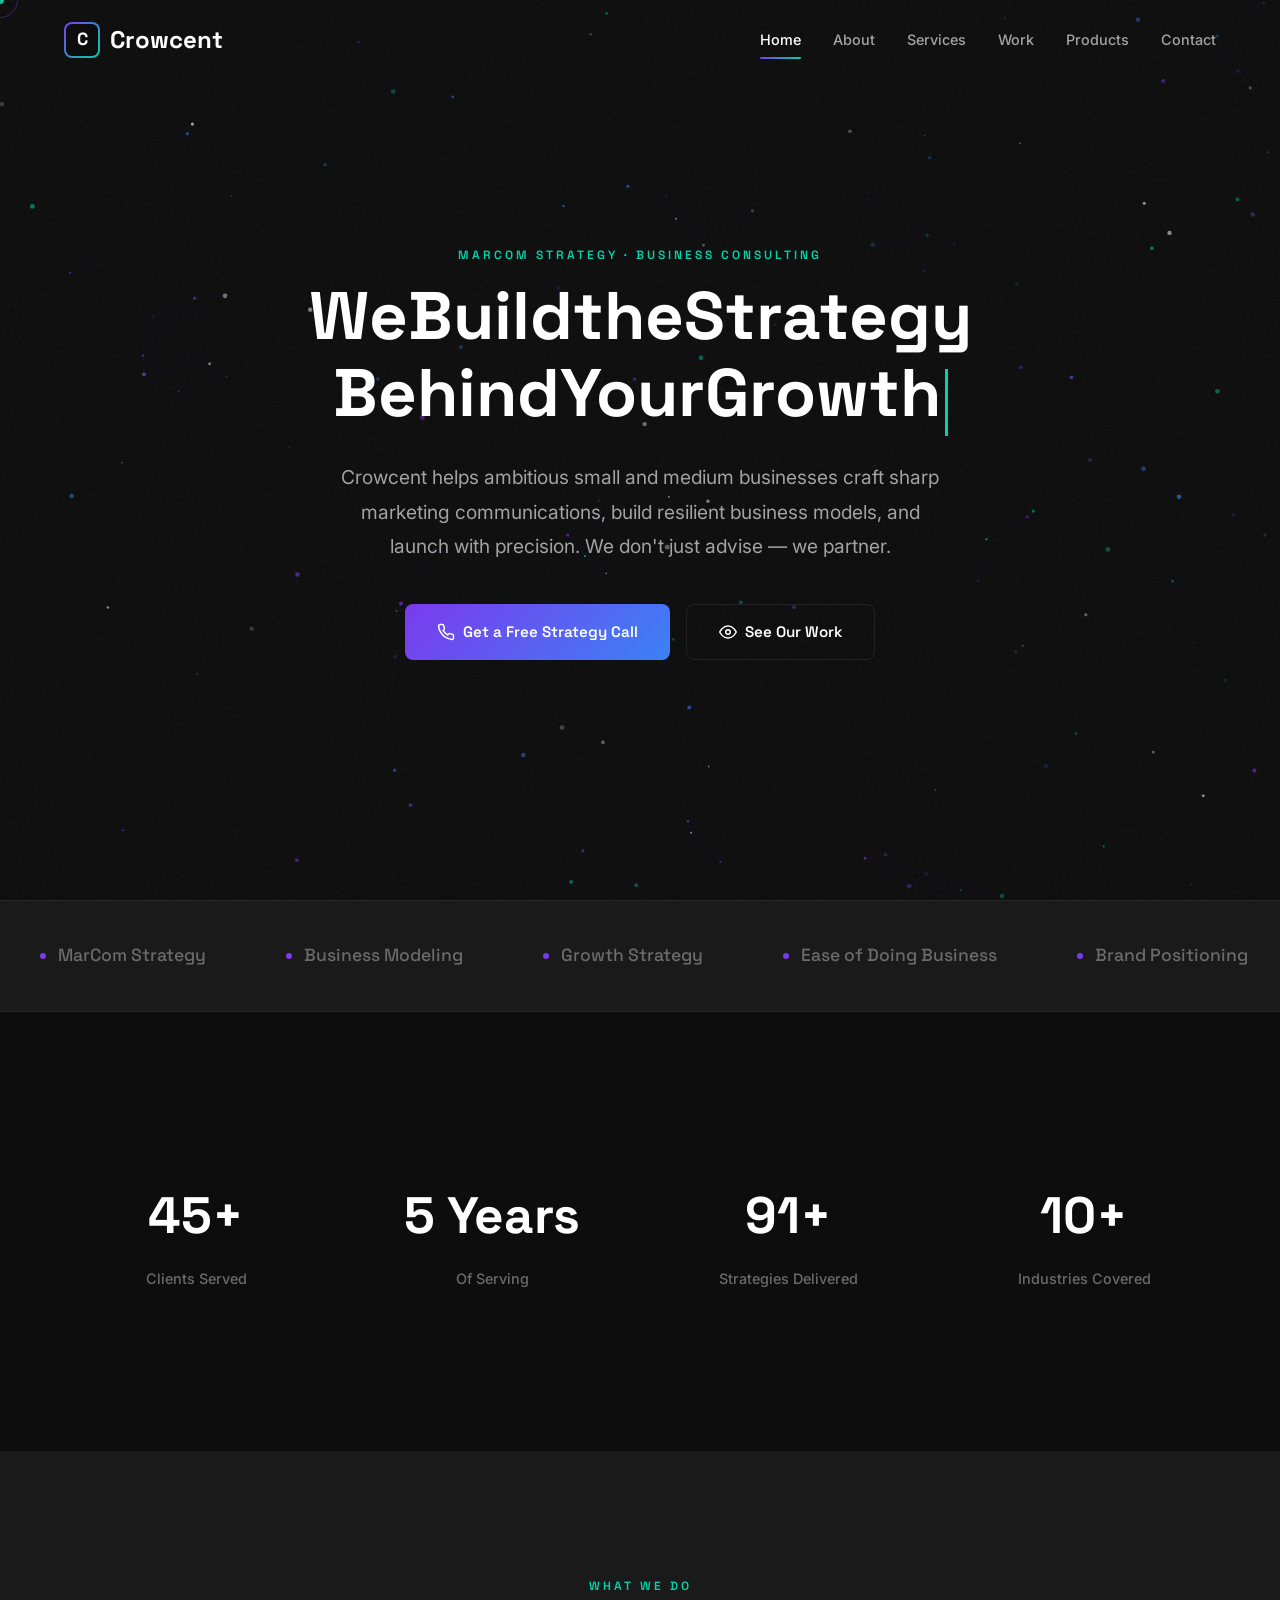
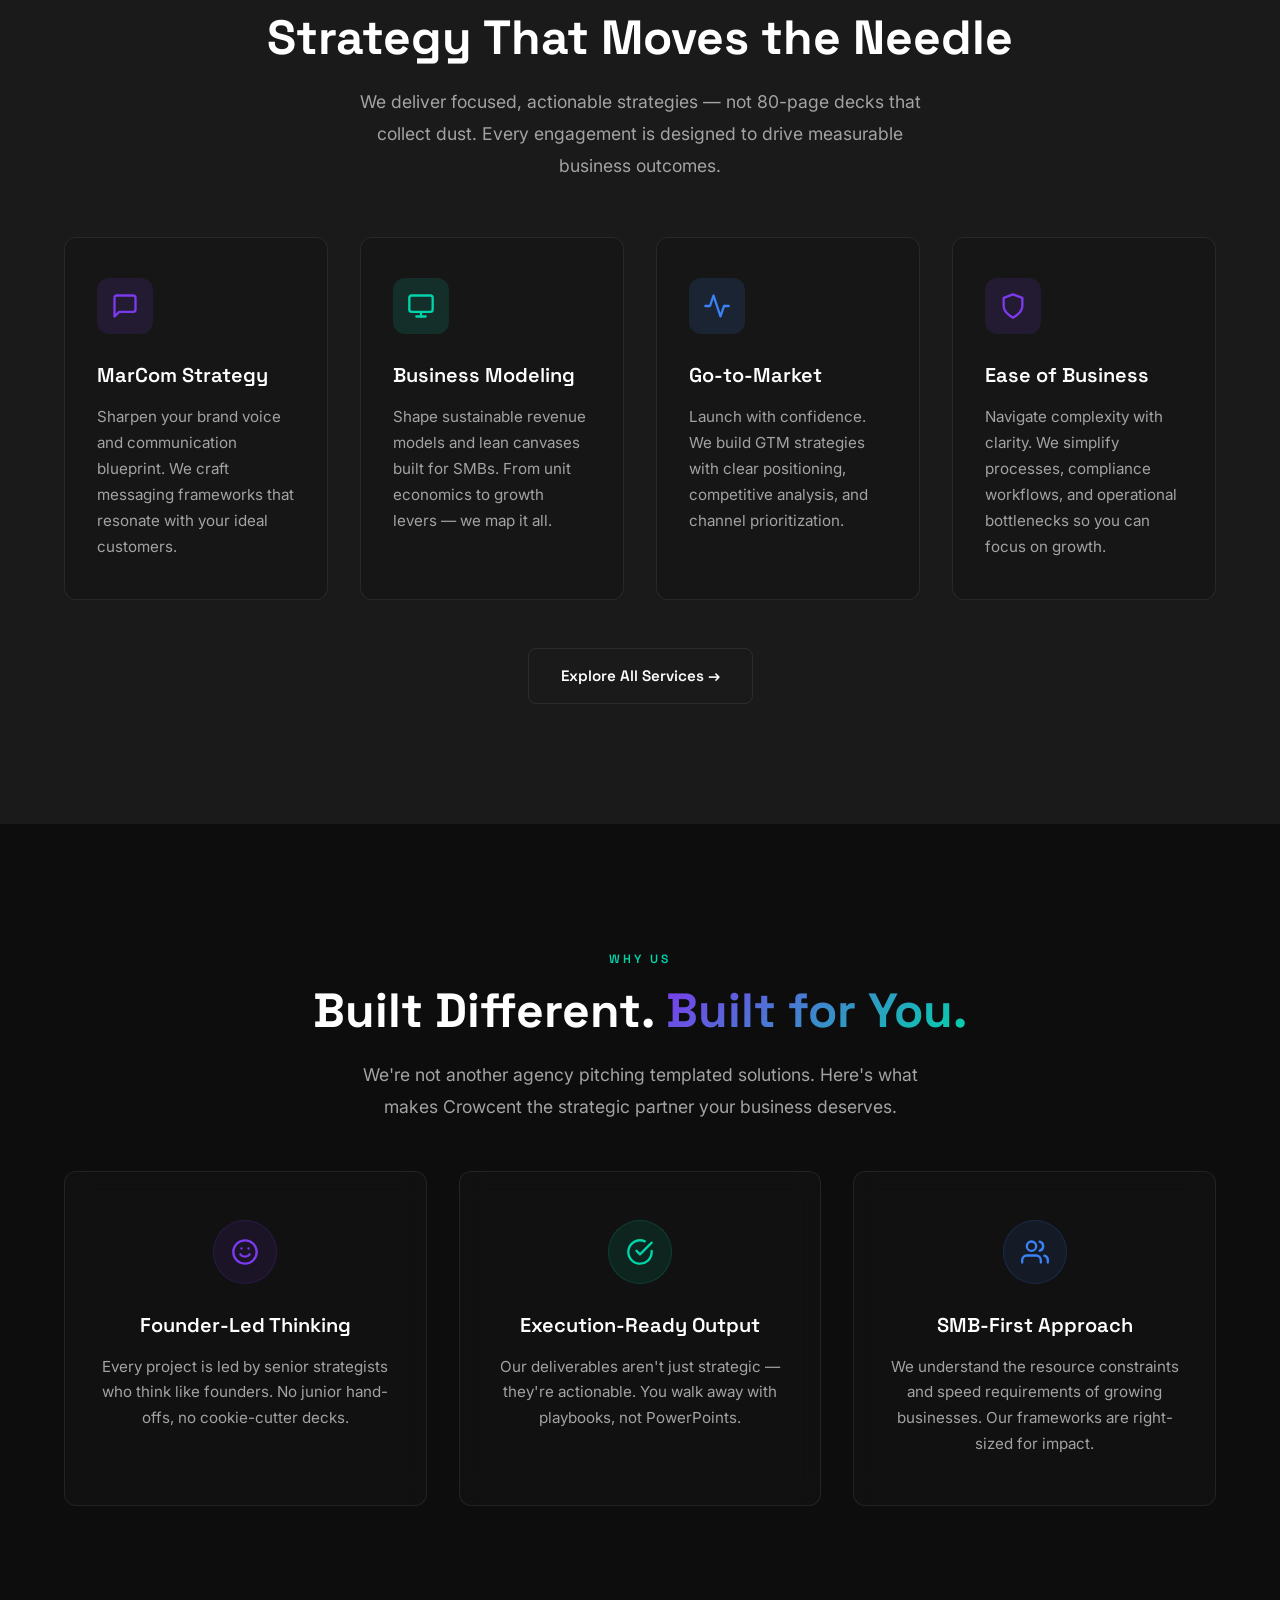
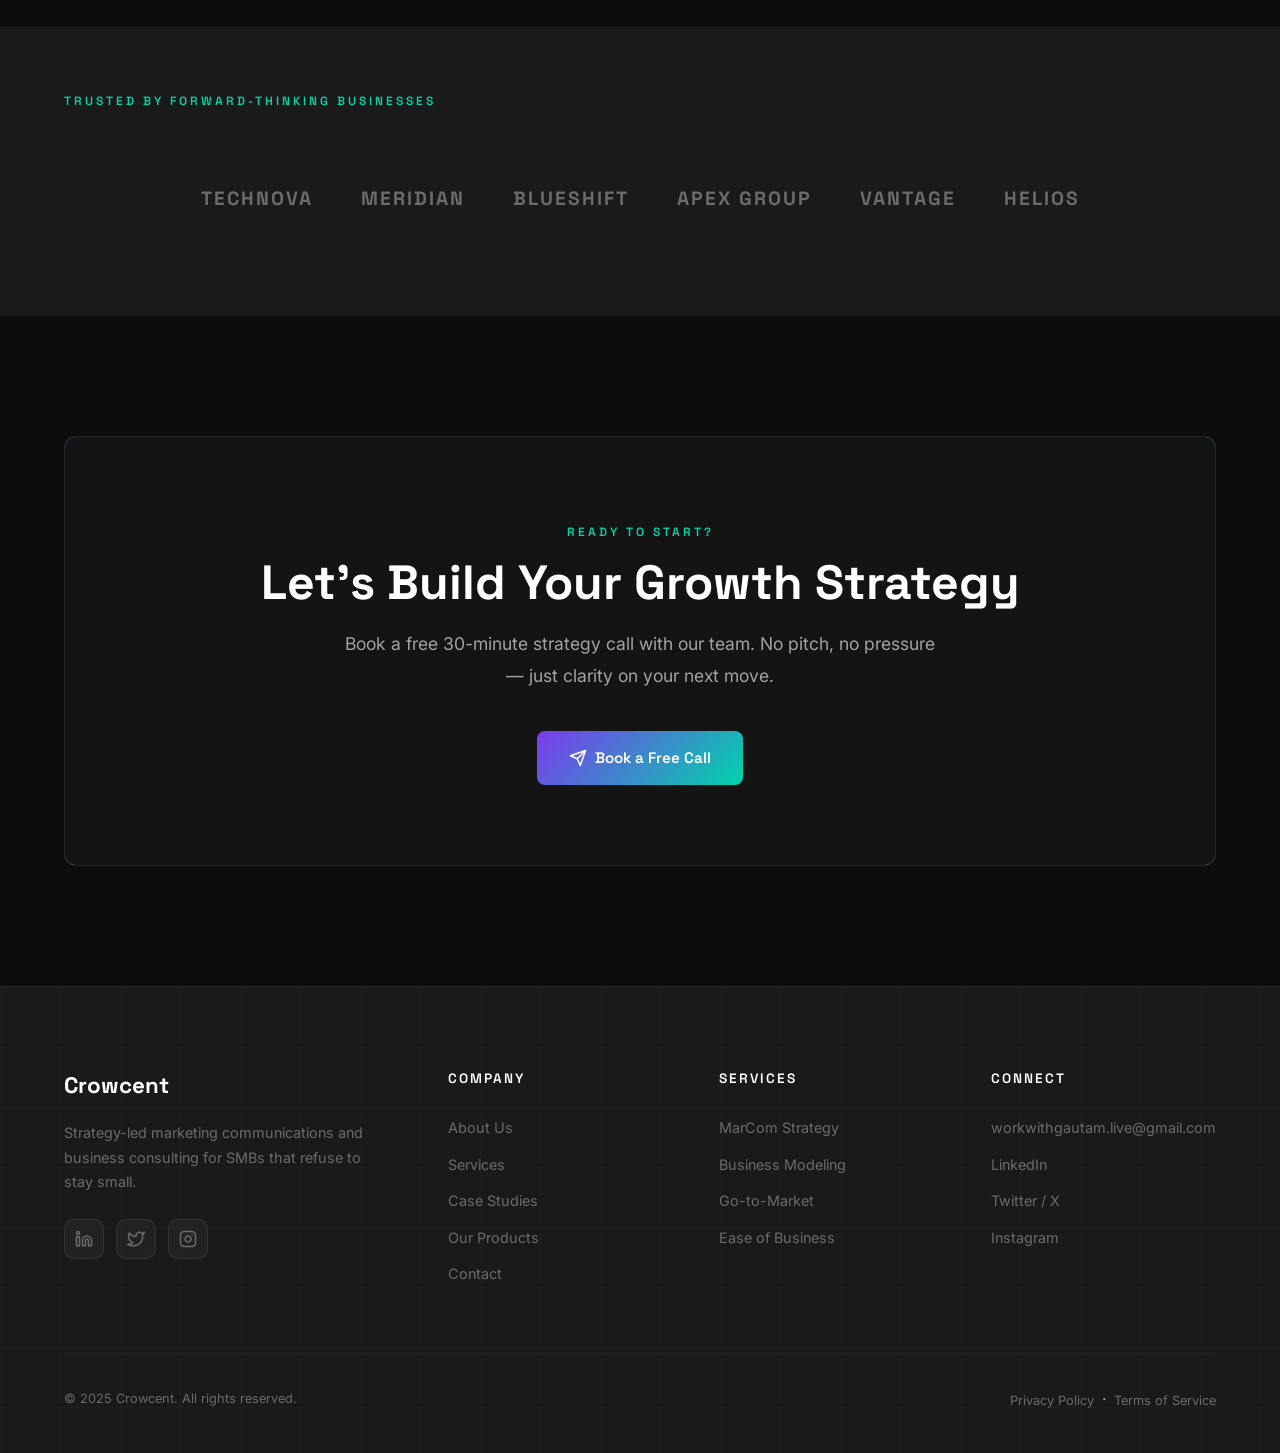
==== commit 3c974fa9: "Update stats section: change 3 Years Of Strategic Impact to 6 Years Of Serving" ====
--- a/index.html
+++ b/index.html
@@ -121,8 +121,8 @@
           <div class="stat-label">Clients Served</div>
         </div>
         <div class="stat-item reveal">
-          <div class="stat-number"><span class="counter" data-target="3" data-suffix=" Years">0</span></div>
-          <div class="stat-label">Of Strategic Impact</div>
+          <div class="stat-number"><span class="counter" data-target="6" data-suffix=" Years">0</span></div>
+          <div class="stat-label">Of Serving</div>
         </div>
         <div class="stat-item reveal">
           <div class="stat-number"><span class="counter" data-target="100" data-suffix="+">0</span></div>
--- a/css/style.css
+++ b/css/style.css
@@ -1218,6 +1218,175 @@
 }
 
 /* ============================================
+   WEBSITES SHOWCASE (Work Page)
+   ============================================ */
+.websites-grid {
+  display: grid;
+  grid-template-columns: repeat(3, 1fr);
+  gap: 28px;
+  margin-top: 56px;
+}
+
+.website-card {
+  border-radius: var(--radius-card);
+  overflow: hidden;
+  background: var(--bg-card);
+  border: 1px solid var(--border-glass);
+  transition: transform var(--transition-base), box-shadow var(--transition-base), border-color var(--transition-base);
+}
+.website-card:hover {
+  transform: translateY(-8px);
+  box-shadow: 0 24px 64px rgba(0, 0, 0, 0.5), 0 0 40px rgba(124, 58, 237, 0.08);
+  border-color: rgba(124, 58, 237, 0.25);
+}
+
+/* Browser Chrome Frame */
+.website-browser-frame {
+  display: flex;
+  align-items: center;
+  gap: 12px;
+  padding: 10px 16px;
+  background: rgba(255, 255, 255, 0.03);
+  border-bottom: 1px solid var(--border-subtle);
+}
+.browser-dots {
+  display: flex;
+  gap: 6px;
+  flex-shrink: 0;
+}
+.browser-dots .dot-red,
+.browser-dots .dot-yellow,
+.browser-dots .dot-green {
+  width: 10px;
+  height: 10px;
+  border-radius: 50%;
+}
+.browser-dots .dot-red { background: #FF5F57; }
+.browser-dots .dot-yellow { background: #FEBC2E; }
+.browser-dots .dot-green { background: #28C840; }
+.browser-url {
+  flex: 1;
+  text-align: center;
+  font-family: var(--font-body);
+  font-size: 0.72rem;
+  color: var(--text-muted);
+  background: rgba(255, 255, 255, 0.03);
+  border: 1px solid var(--border-subtle);
+  border-radius: 6px;
+  padding: 4px 12px;
+  letter-spacing: 0.5px;
+}
+
+/* Preview Thumbnail */
+.website-preview {
+  height: 140px;
+  position: relative;
+  overflow: hidden;
+}
+.website-preview-content {
+  width: 100%;
+  height: 100%;
+  display: flex;
+  align-items: center;
+  justify-content: center;
+  position: relative;
+}
+.website-preview-content .preview-icon {
+  font-size: 2.8rem;
+  opacity: 0.25;
+  transition: opacity var(--transition-base), transform var(--transition-base);
+}
+.website-card:hover .preview-icon {
+  opacity: 0.1;
+  transform: scale(1.2);
+}
+
+/* Hover Overlay */
+.website-hover-overlay {
+  position: absolute;
+  inset: 0;
+  background: rgba(13, 13, 13, 0.85);
+  backdrop-filter: blur(6px);
+  -webkit-backdrop-filter: blur(6px);
+  display: flex;
+  align-items: center;
+  justify-content: center;
+  opacity: 0;
+  transition: opacity var(--transition-base);
+}
+.website-card:hover .website-hover-overlay {
+  opacity: 1;
+}
+
+/* Card Info */
+.website-card-info {
+  padding: 18px 20px 20px 20px;
+}
+.website-card-header {
+  display: flex;
+  align-items: center;
+  justify-content: space-between;
+  margin-bottom: 10px;
+}
+.website-card-header h3 {
+  font-family: var(--font-heading);
+  font-size: 1.2rem;
+  font-weight: 600;
+  color: var(--text-white);
+}
+.website-status {
+  font-size: 0.7rem;
+  font-weight: 600;
+  letter-spacing: 1px;
+  text-transform: uppercase;
+  padding: 3px 10px;
+  border-radius: 20px;
+  flex-shrink: 0;
+}
+.website-status.live {
+  color: #28C840;
+  background: rgba(40, 200, 64, 0.1);
+  border: 1px solid rgba(40, 200, 64, 0.2);
+  animation: statusPulse 2s ease-in-out infinite;
+}
+@keyframes statusPulse {
+  0%, 100% { opacity: 1; }
+  50% { opacity: 0.6; }
+}
+.website-card-info > p {
+  font-size: 0.9rem;
+  color: var(--text-body);
+  line-height: 1.7;
+  margin-bottom: 16px;
+}
+
+/* Tech Stack Tags */
+.website-tech-stack {
+  display: flex;
+  flex-wrap: wrap;
+  gap: 8px;
+}
+.tech-tag {
+  display: inline-block;
+  padding: 4px 12px;
+  border-radius: 6px;
+  font-size: 0.72rem;
+  font-weight: 600;
+  font-family: var(--font-heading);
+  letter-spacing: 0.5px;
+  color: var(--text-muted);
+  background: rgba(255, 255, 255, 0.04);
+  border: 1px solid var(--border-subtle);
+  transition: color var(--transition-fast), border-color var(--transition-fast), background var(--transition-fast);
+}
+.website-card:hover .tech-tag {
+  color: var(--accent-teal);
+  border-color: rgba(0, 212, 170, 0.2);
+  background: rgba(0, 212, 170, 0.05);
+}
+
+
+/* ============================================
    CONTACT PAGE
    ============================================ */
 .contact-grid {
@@ -1361,6 +1530,7 @@
   .process-steps::before { display: none; }
   .contact-grid { grid-template-columns: 1fr; }
   .about-content { grid-template-columns: 1fr; gap: 40px; }
+  .websites-grid { grid-template-columns: repeat(2, 1fr); }
 }
 
 @media (max-width: 768px) {
@@ -1382,6 +1552,7 @@
   .cta-banner { padding: 48px 24px; }
 
   .work-grid { grid-template-columns: 1fr; }
+  .websites-grid { grid-template-columns: 1fr; }
   
   /* Timeline mobile */
   .timeline::before { left: 20px; }
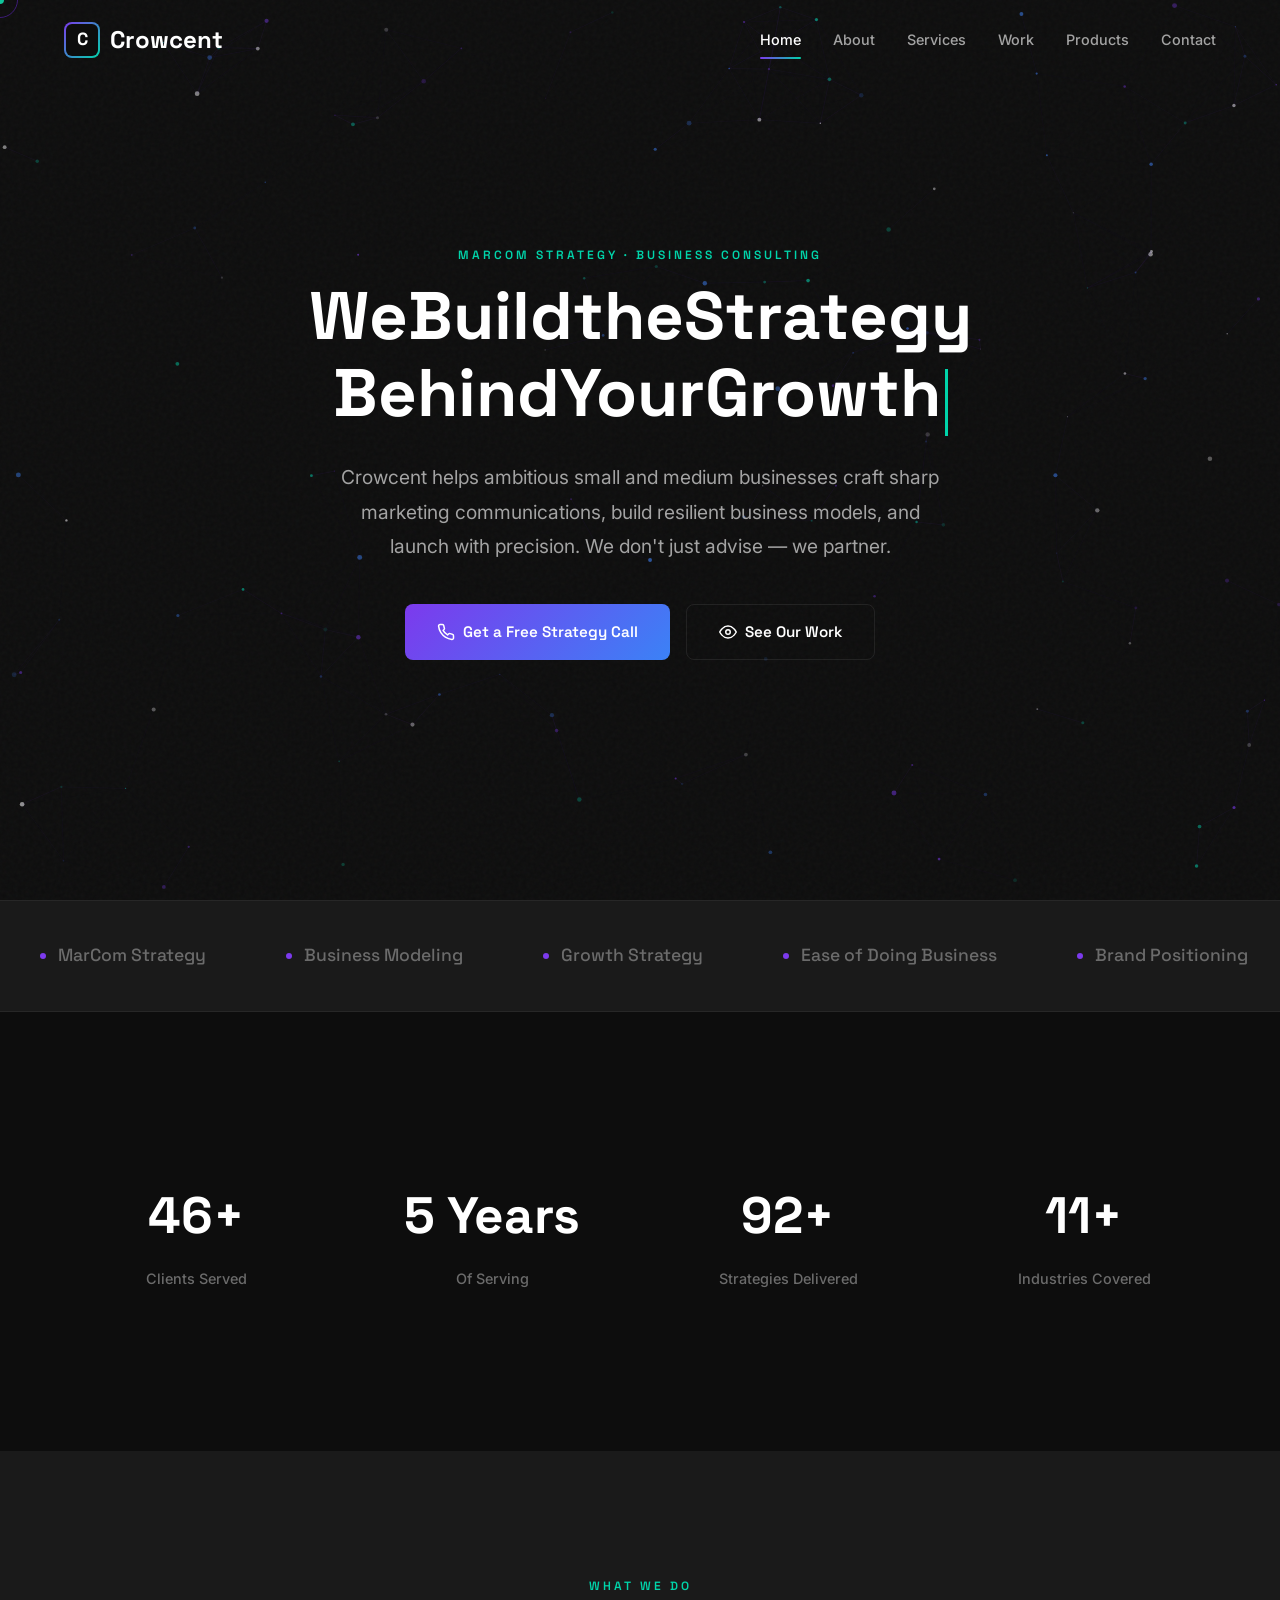
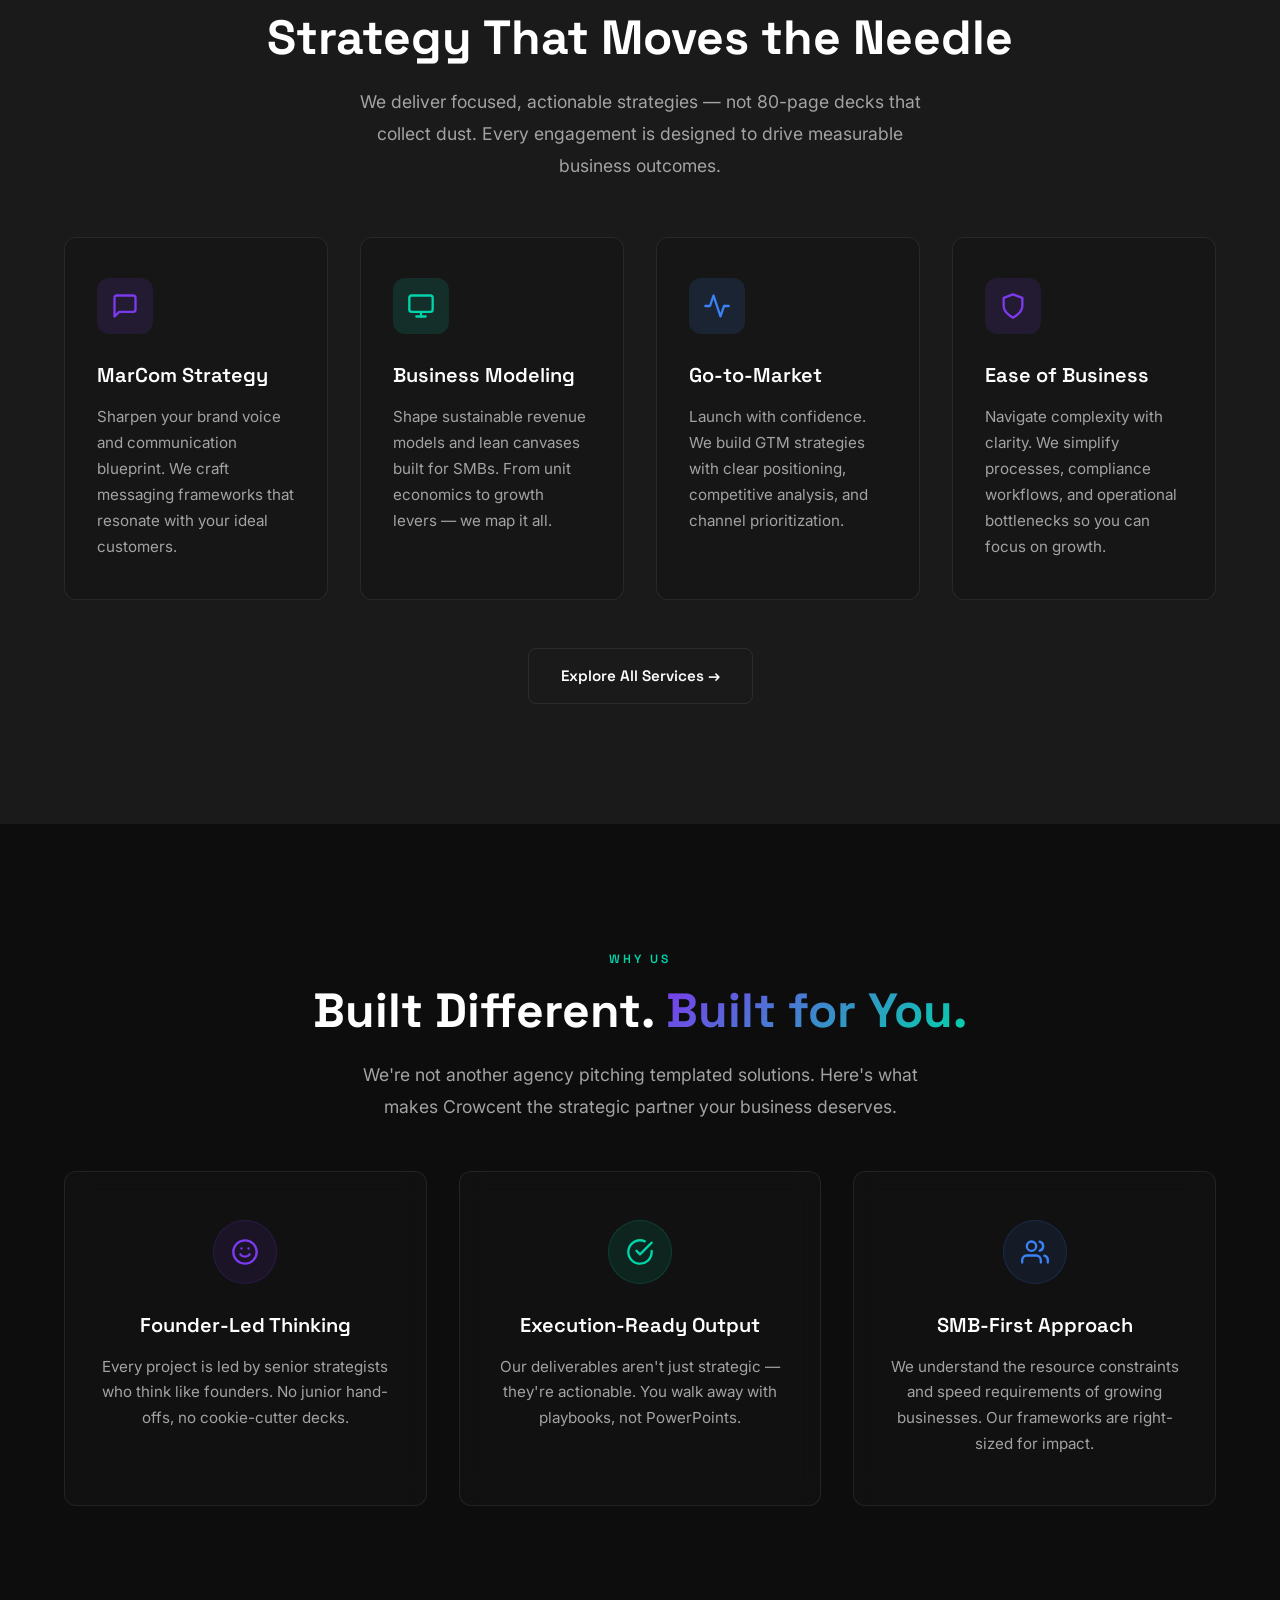
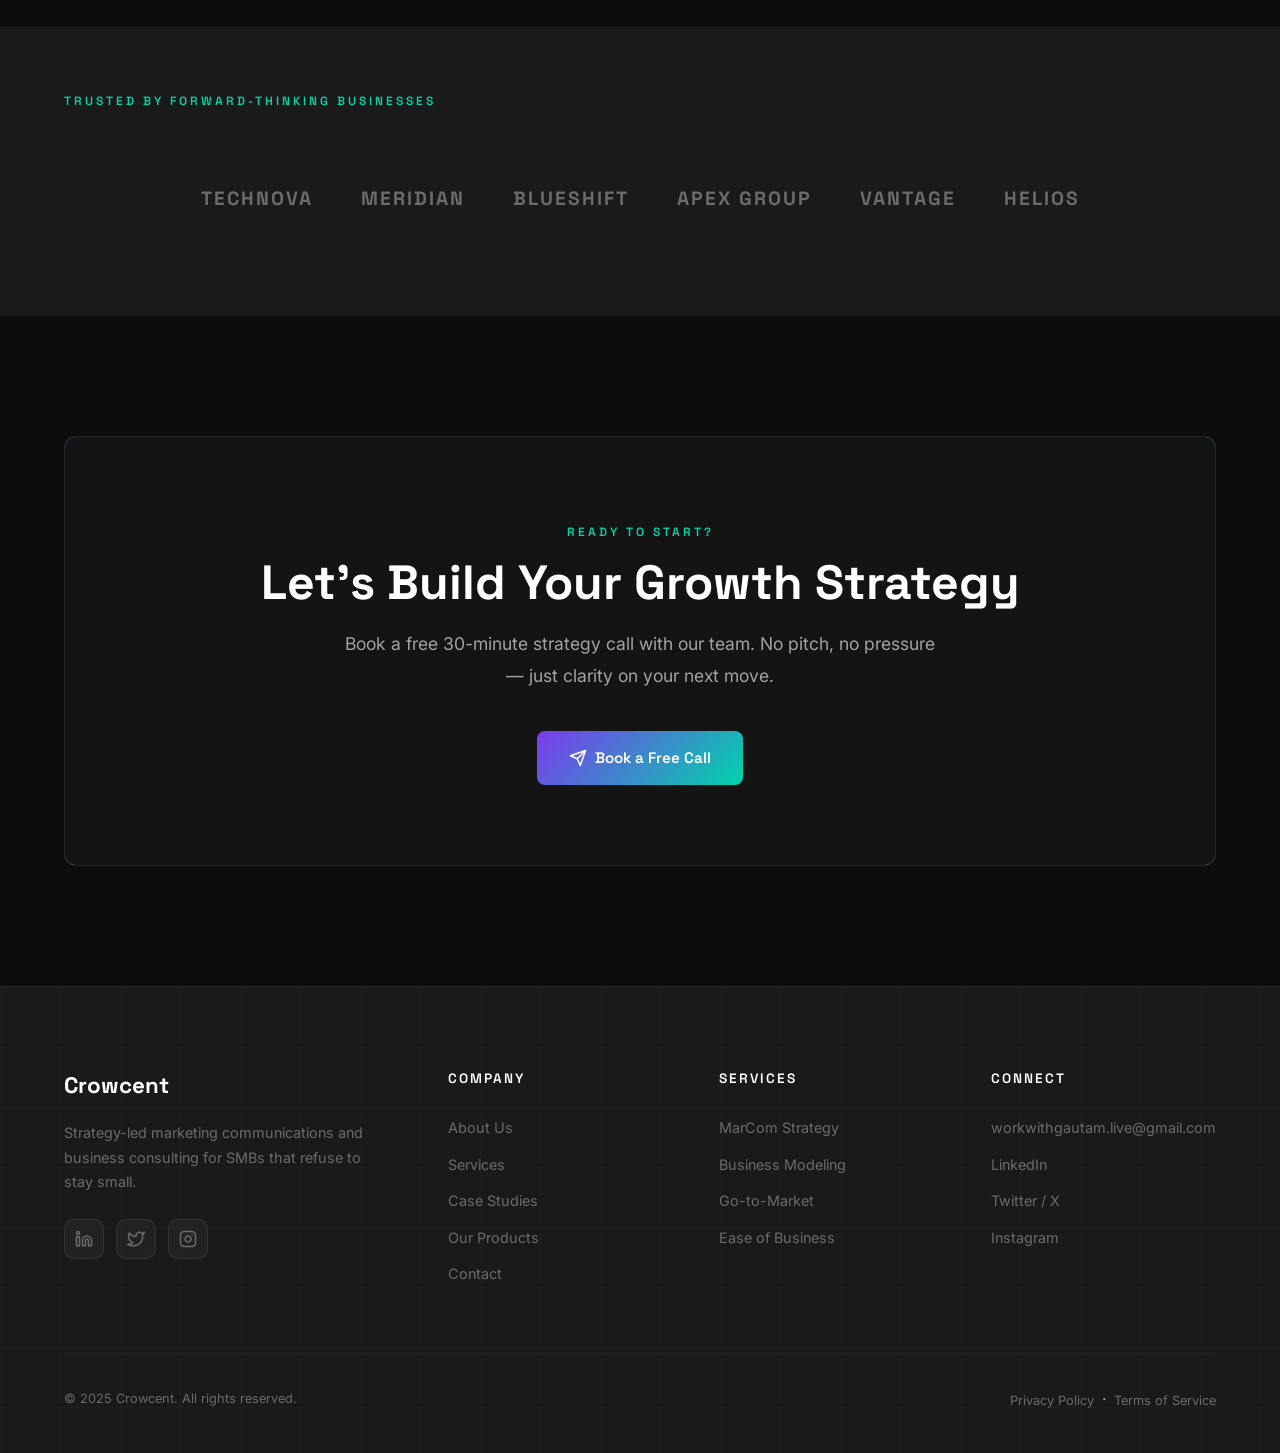
==== commit e702c9d1: "feat: Add privacy and terms pages, update footer links, add marketing consent checkbox, and add enga" ====
--- a/index.html
+++ b/index.html
@@ -350,7 +350,7 @@
       <div class="footer-bottom">
         <p>&copy; 2025 Crowcent. All rights reserved.</p>
         <div>
-          <a href="#">Privacy Policy</a> &nbsp;·&nbsp; <a href="#">Terms of Service</a>
+          <a href="privacy.html">Privacy Policy</a> &nbsp;·&nbsp; <a href="terms.html">Terms of Service</a>
         </div>
       </div>
     </div>
--- a/css/style.css
+++ b/css/style.css
@@ -1605,3 +1605,41 @@
   right: 24px;
   line-height: 1;
 }
+
+/* Checkbox Custom Styles */
+.form-checkbox-group {
+  display: flex;
+  align-items: flex-start;
+  gap: 12px;
+  margin-top: 16px;
+  margin-bottom: 24px;
+}
+.form-checkbox-group input[type="checkbox"] {
+  width: 18px !important;
+  height: 18px !important;
+  padding: 0 !important;
+  margin-top: 3px;
+  cursor: pointer;
+  accent-color: var(--accent-purple);
+  background: rgba(255, 255, 255, 0.03);
+  border: 1px solid var(--border-glass);
+  border-radius: 4px;
+  flex-shrink: 0;
+}
+.form-checkbox-group label {
+  display: inline !important;
+  margin-bottom: 0 !important;
+  font-size: 0.85rem !important;
+  color: var(--text-muted) !important;
+  cursor: pointer;
+  line-height: 1.4 !important;
+}
+.form-checkbox-group label a {
+  color: var(--accent-teal);
+  text-decoration: none;
+  transition: color var(--transition-fast);
+}
+.form-checkbox-group label a:hover {
+  color: var(--text-white);
+  text-decoration: underline;
+}
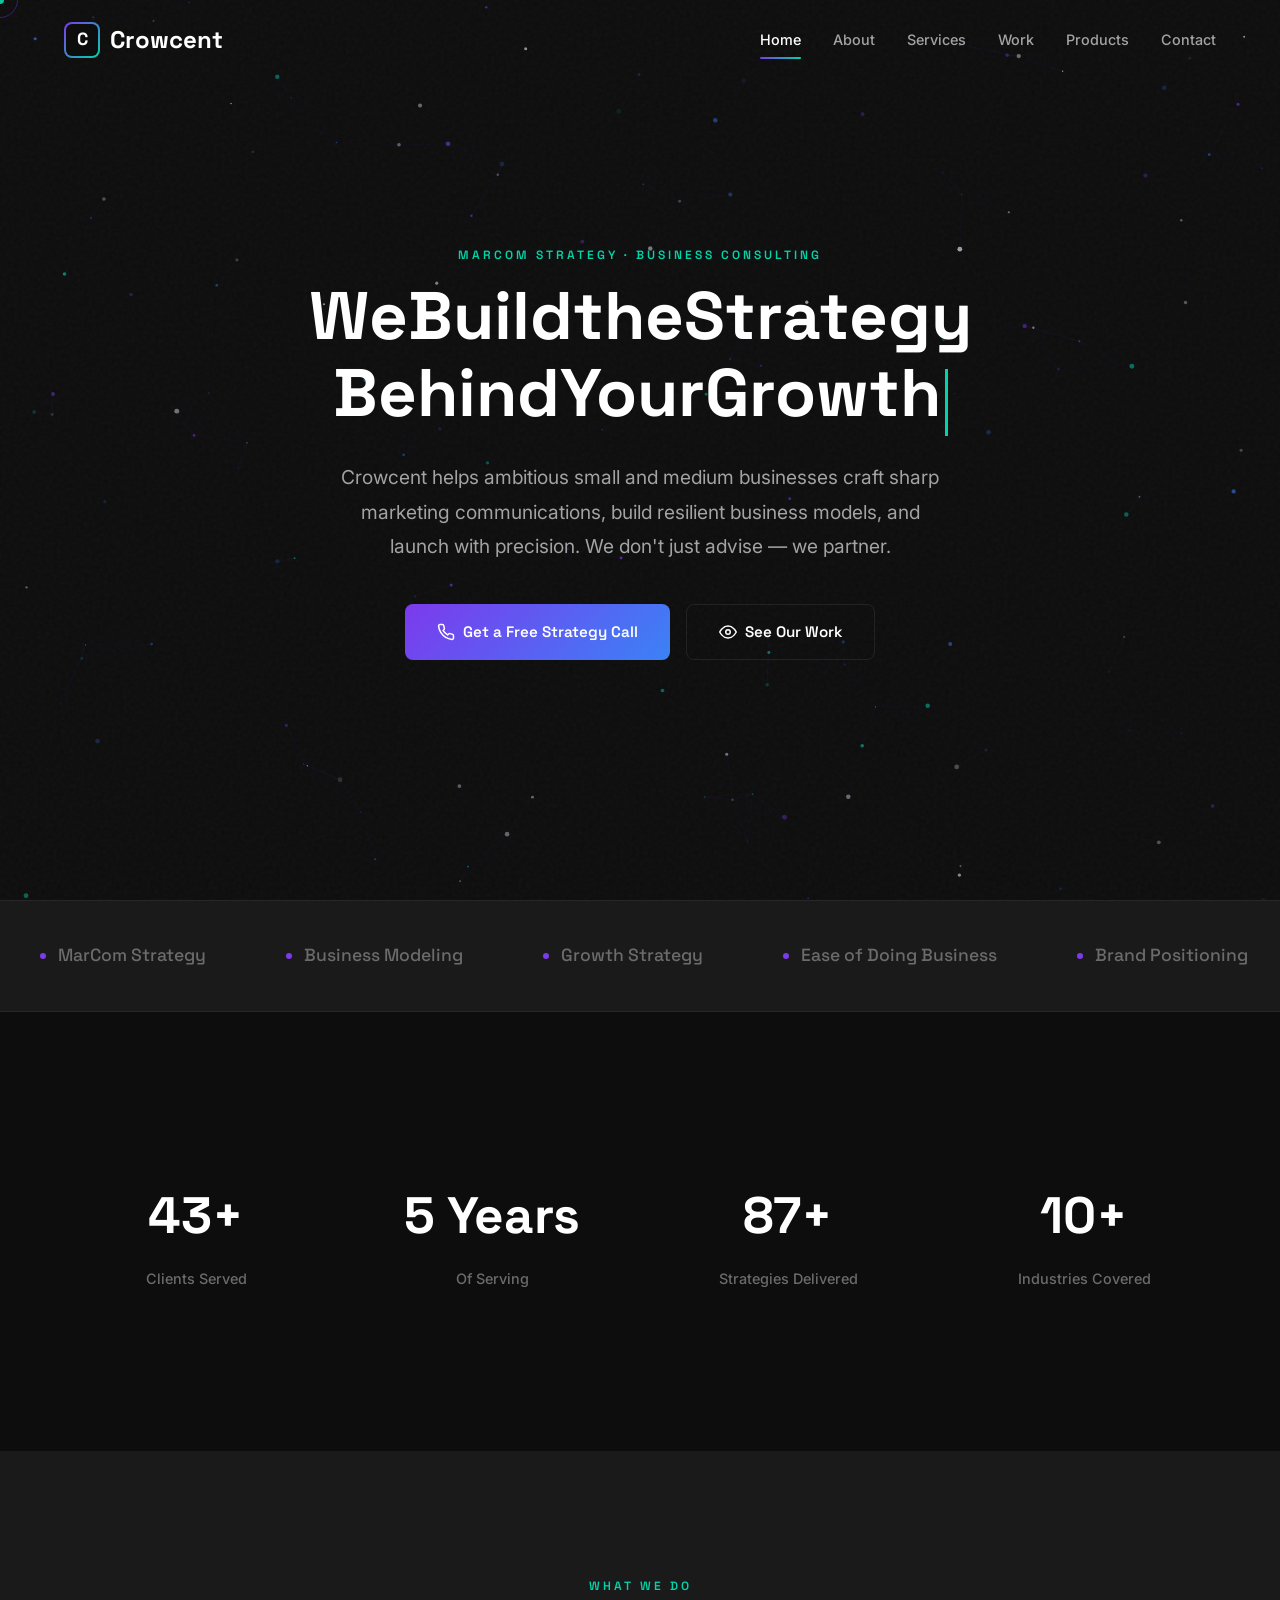
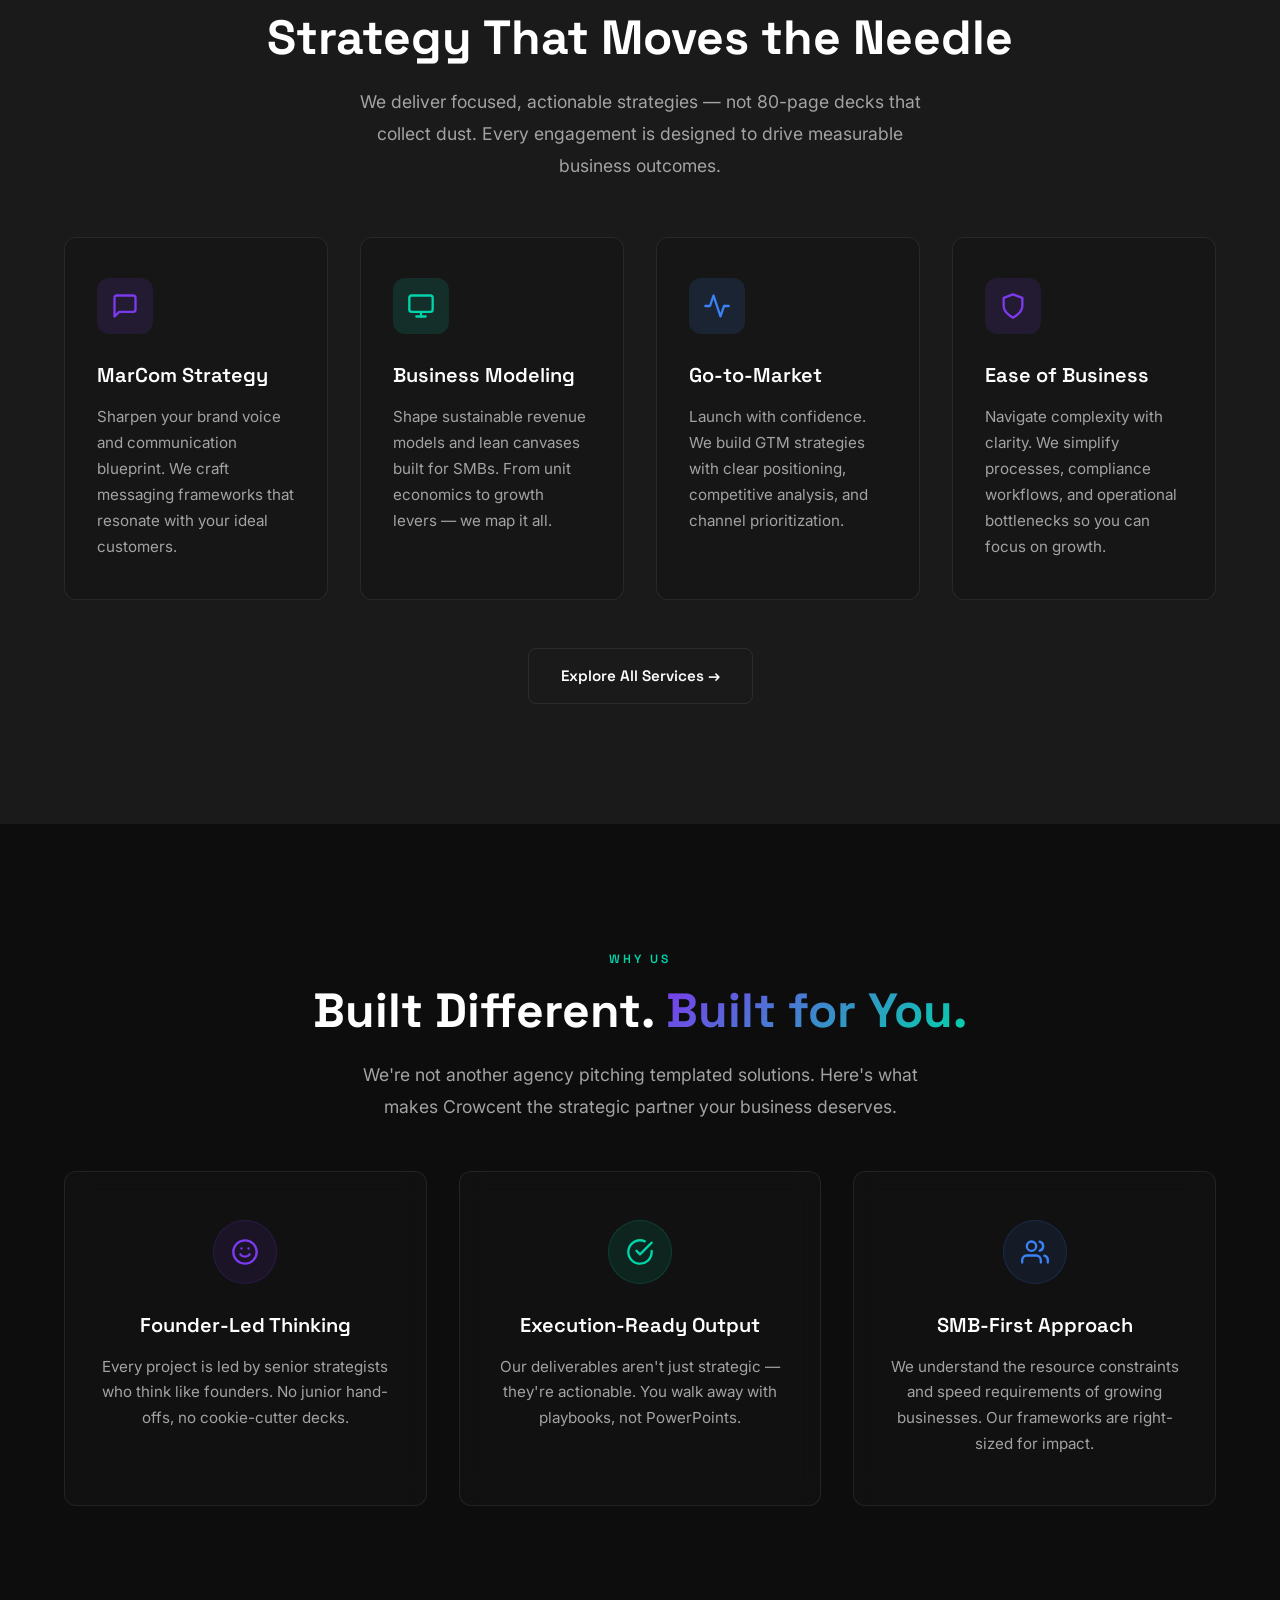
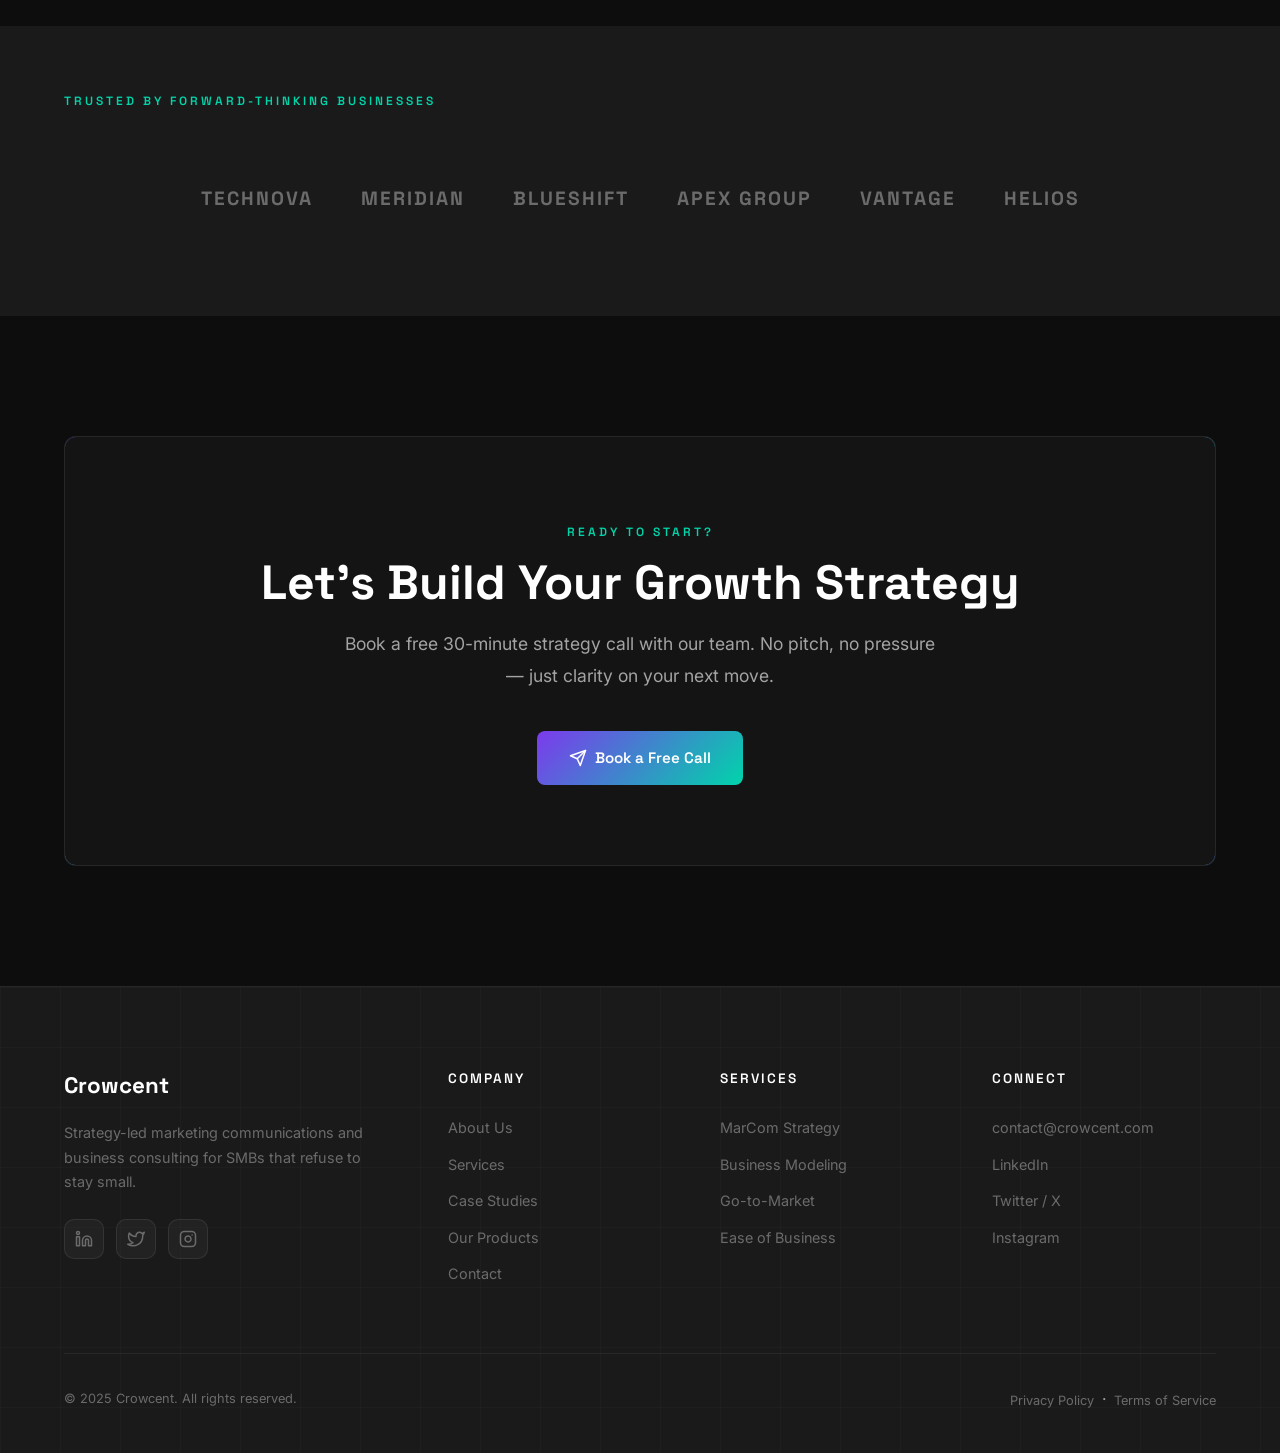
==== commit 8b217ec7: "chore: globally update contact email to contact@crowcent.com and add mailto links" ====
--- a/index.html
+++ b/index.html
@@ -341,7 +341,7 @@
         </div>
         <div class="footer-column">
           <h4>Connect</h4>
-          <a href="#">workwithgautam.live@gmail.com</a>
+          <a href="mailto:contact@crowcent.com">contact@crowcent.com</a>
           <a href="#">LinkedIn</a>
           <a href="#">Twitter / X</a>
           <a href="#">Instagram</a>
